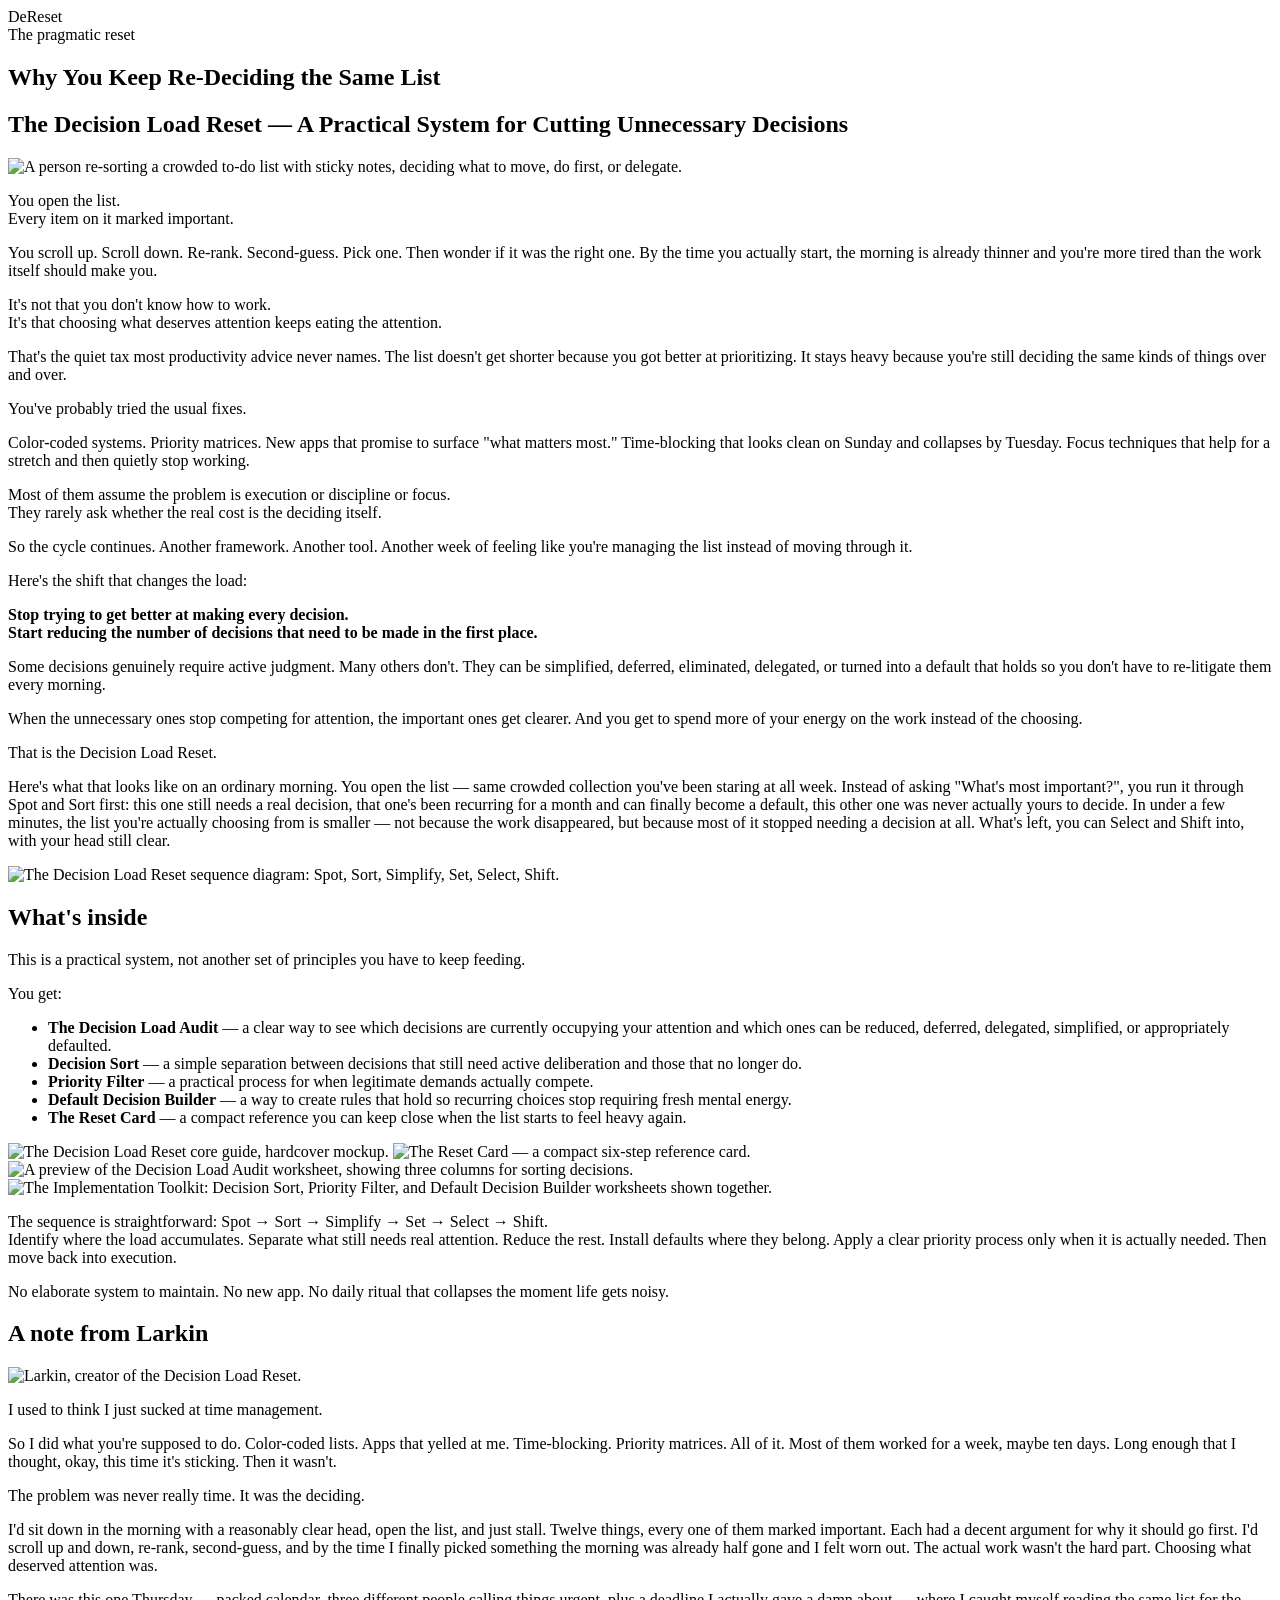
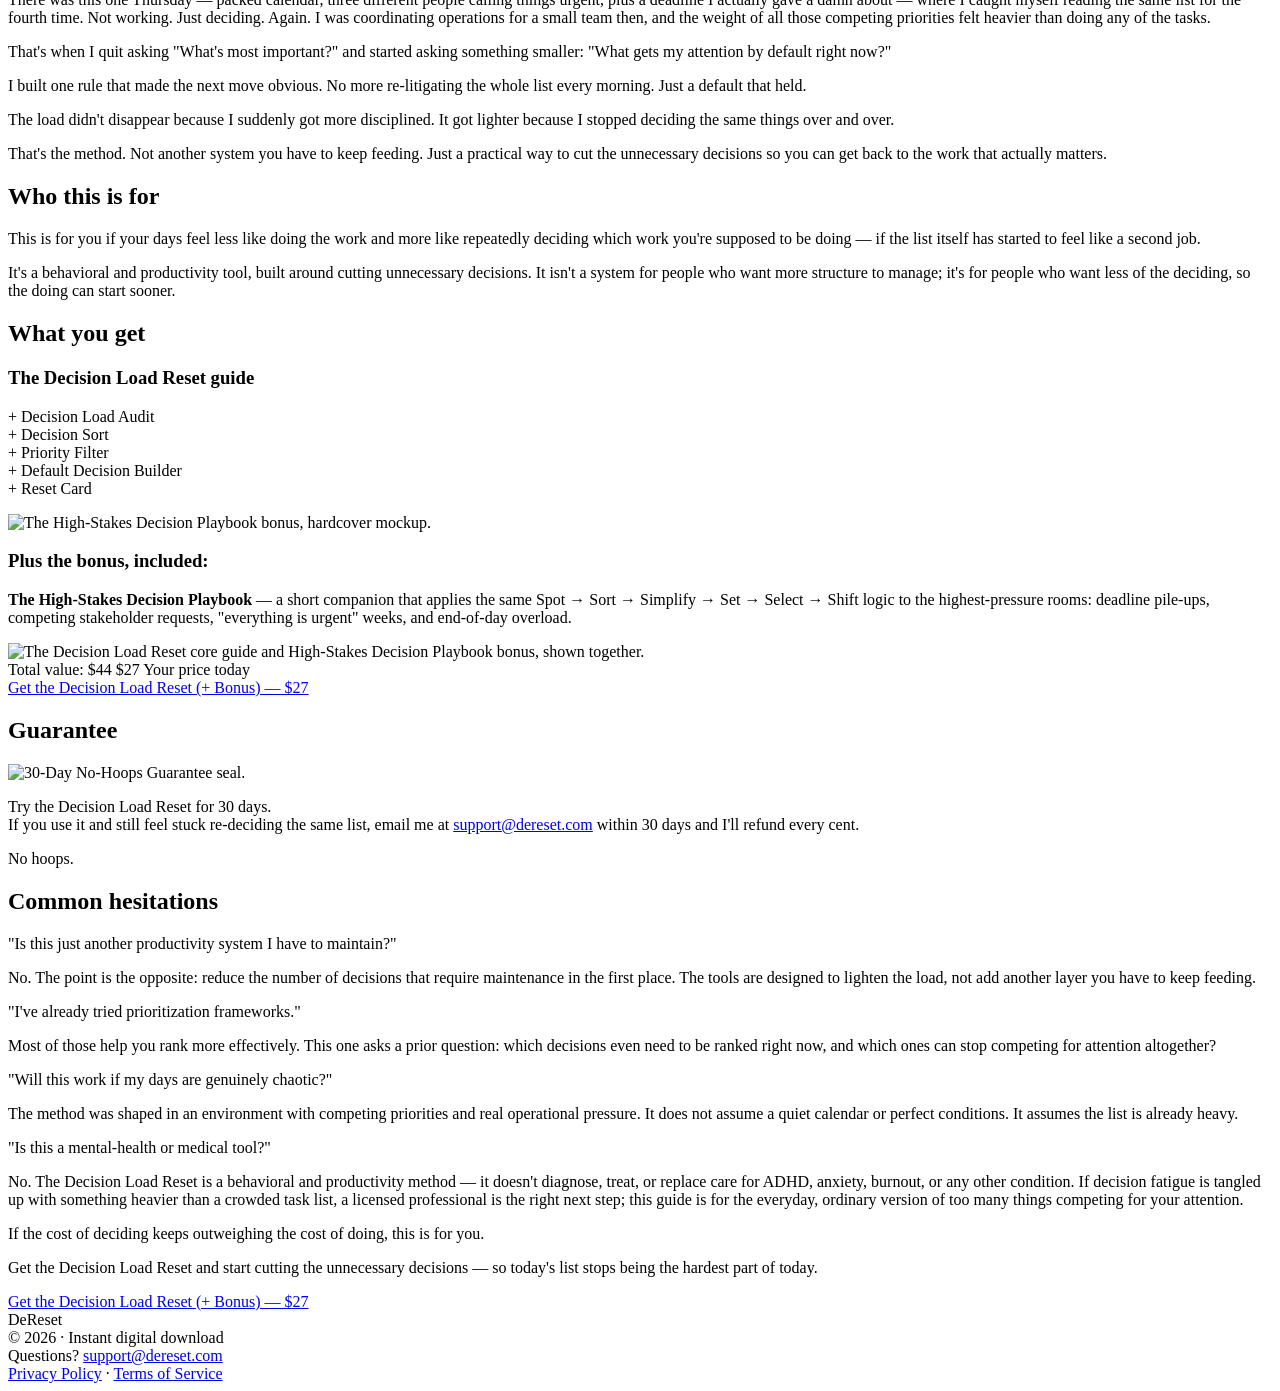
==== index.html @ 7753ce7f "Add files via upload" ====
<!DOCTYPE html>
<html lang="en">
<head>
<meta charset="UTF-8">
<meta name="viewport" content="width=device-width, initial-scale=1.0">
<title>The Decision Load Reset — DeReset</title>
<link rel="stylesheet" href="styles/sales.css">
</head>
<body>

<header class="brand">
  <div class="logo">DeReset</div>
  <div class="tagline">The pragmatic reset</div>
</header>

<!-- ============ HOOK / HERO ============ -->
<section id="hook">
  <div class="wrap">
    <h1 class="headline">Why You Keep Re-Deciding the Same List</h1>
    <h2 class="subheadline">The Decision Load Reset — A Practical System for Cutting Unnecessary Decisions</h2>

    <img class="asset-img wide" src="assets/va5-001-hero.png" alt="A person re-sorting a crowded to-do list with sticky notes, deciding what to move, do first, or delegate.">

    <p class="lead">You open the list.<br>
    Every item on it marked important.</p>

    <p>You scroll up. Scroll down. Re-rank. Second-guess. Pick one. Then wonder if it was the right one. By the time you actually start, the morning is already thinner and you're more tired than the work itself should make you.</p>

    <p>It's not that you don't know how to work.<br>
    It's that choosing what deserves attention keeps eating the attention.</p>

    <p>That's the quiet tax most productivity advice never names. The list doesn't get shorter because you got better at prioritizing. It stays heavy because you're still deciding the same kinds of things over and over.</p>
  </div>
</section>

<!-- ============ PROBLEM / USUAL FIXES ============ -->
<section class="tint">
  <div class="wrap">
    <p>You've probably tried the usual fixes.</p>

    <p>Color-coded systems. Priority matrices. New apps that promise to surface "what matters most." Time-blocking that looks clean on Sunday and collapses by Tuesday. Focus techniques that help for a stretch and then quietly stop working.</p>

    <p>Most of them assume the problem is execution or discipline or focus.<br>
    They rarely ask whether the real cost is the deciding itself.</p>

    <p>So the cycle continues. Another framework. Another tool. Another week of feeling like you're managing the list instead of moving through it.</p>
  </div>
</section>

<!-- ============ MECHANISM ============ -->
<section id="mechanism">
  <div class="wrap">
    <p>Here's the shift that changes the load:</p>

    <p><strong>Stop trying to get better at making every decision.<br>
    Start reducing the number of decisions that need to be made in the first place.</strong></p>

    <p>Some decisions genuinely require active judgment. Many others don't. They can be simplified, deferred, eliminated, delegated, or turned into a default that holds so you don't have to re-litigate them every morning.</p>

    <p>When the unnecessary ones stop competing for attention, the important ones get clearer. And you get to spend more of your energy on the work instead of the choosing.</p>

    <p>That is the Decision Load Reset.</p>

    <p>Here's what that looks like on an ordinary morning. You open the list — same crowded collection you've been staring at all week. Instead of asking "What's most important?", you run it through Spot and Sort first: this one still needs a real decision, that one's been recurring for a month and can finally become a default, this other one was never actually yours to decide. In under a few minutes, the list you're actually choosing from is smaller — not because the work disappeared, but because most of it stopped needing a decision at all. What's left, you can Select and Shift into, with your head still clear.</p>

    <img class="asset-img wide" src="assets/va5-002-sequence-diagram.png" alt="The Decision Load Reset sequence diagram: Spot, Sort, Simplify, Set, Select, Shift.">
  </div>
</section>

<!-- ============ WHAT'S INSIDE ============ -->
<section id="whats-inside">
  <div class="wrap">
    <div class="rule"></div>
    <h2 class="section-title">What's inside</h2>
    <p>This is a practical system, not another set of principles you have to keep feeding.</p>
    <p>You get:</p>

    <ul class="feature-list">
      <li><strong>The Decision Load Audit</strong> — a clear way to see which decisions are currently occupying your attention and which ones can be reduced, deferred, delegated, simplified, or appropriately defaulted.</li>
      <li><strong>Decision Sort</strong> — a simple separation between decisions that still need active deliberation and those that no longer do.</li>
      <li><strong>Priority Filter</strong> — a practical process for when legitimate demands actually compete.</li>
      <li><strong>Default Decision Builder</strong> — a way to create rules that hold so recurring choices stop requiring fresh mental energy.</li>
      <li><strong>The Reset Card</strong> — a compact reference you can keep close when the list starts to feel heavy again.</li>
    </ul>

    <img class="asset-img portrait-mockup" src="assets/va5-003-core-guide-mockup.png" alt="The Decision Load Reset core guide, hardcover mockup.">

    <img class="asset-img portrait-mockup" src="assets/va5-004-reset-card-mockup.png" alt="The Reset Card — a compact six-step reference card.">

    <img class="asset-img wide" src="assets/va5-007-audit-preview.png" alt="A preview of the Decision Load Audit worksheet, showing three columns for sorting decisions.">

    <img class="asset-img wide bundle-wide" src="assets/va5-010-implementation-tools-bundle.png" alt="The Implementation Toolkit: Decision Sort, Priority Filter, and Default Decision Builder worksheets shown together.">

    <p>The sequence is straightforward: Spot → Sort → Simplify → Set → Select → Shift.<br>
    Identify where the load accumulates. Separate what still needs real attention. Reduce the rest. Install defaults where they belong. Apply a clear priority process only when it is actually needed. Then move back into execution.</p>

    <p>No elaborate system to maintain. No new app. No daily ritual that collapses the moment life gets noisy.</p>
  </div>
</section>

<!-- ============ CREATOR STORY ============ -->
<section id="creator-story" class="tint">
  <div class="wrap">
    <div class="rule"></div>
    <h2 class="section-title">A note from Larkin</h2>

    <div class="creator-block">
      <div class="creator-portrait">
        <img src="assets/va5-008-creator-portrait.png" alt="Larkin, creator of the Decision Load Reset.">
      </div>

      <p>I used to think I just sucked at time management.</p>

      <p>So I did what you're supposed to do. Color-coded lists. Apps that yelled at me. Time-blocking. Priority matrices. All of it. Most of them worked for a week, maybe ten days. Long enough that I thought, okay, this time it's sticking. Then it wasn't.</p>

      <p>The problem was never really time. It was the deciding.</p>

      <p>I'd sit down in the morning with a reasonably clear head, open the list, and just stall. Twelve things, every one of them marked important. Each had a decent argument for why it should go first. I'd scroll up and down, re-rank, second-guess, and by the time I finally picked something the morning was already half gone and I felt worn out. The actual work wasn't the hard part. Choosing what deserved attention was.</p>

      <p>There was this one Thursday — packed calendar, three different people calling things urgent, plus a deadline I actually gave a damn about — where I caught myself reading the same list for the fourth time. Not working. Just deciding. Again. I was coordinating operations for a small team then, and the weight of all those competing priorities felt heavier than doing any of the tasks.</p>

      <p>That's when I quit asking "What's most important?" and started asking something smaller: "What gets my attention by default right now?"</p>

      <p>I built one rule that made the next move obvious. No more re-litigating the whole list every morning. Just a default that held.</p>

      <p>The load didn't disappear because I suddenly got more disciplined. It got lighter because I stopped deciding the same things over and over.</p>

      <p>That's the method. Not another system you have to keep feeding. Just a practical way to cut the unnecessary decisions so you can get back to the work that actually matters.</p>
    </div>
  </div>
</section>

<!-- ============ WHO THIS IS FOR (added v2, restores v3 copy) ============ -->
<section id="who-for">
  <div class="wrap">
    <div class="rule"></div>
    <h2 class="section-title">Who this is for</h2>
    <div class="who-for-block">
      <p>This is for you if your days feel less like doing the work and more like repeatedly deciding which work you're supposed to be doing — if the list itself has started to feel like a second job.</p>
      <p>It's a behavioral and productivity tool, built around cutting unnecessary decisions. It isn't a system for people who want more structure to manage; it's for people who want less of the deciding, so the doing can start sooner.</p>
    </div>
  </div>
</section>

<!-- ============ OFFER STACK ============ -->
<section id="offer-stack" class="tint">
  <div class="wrap">
    <div class="rule"></div>
    <h2 class="section-title">What you get</h2>

    <div class="offer-box">
      <h3>The Decision Load Reset guide</h3>
      <p>+ Decision Load Audit<br>
      + Decision Sort<br>
      + Priority Filter<br>
      + Default Decision Builder<br>
      + Reset Card</p>

      <img class="asset-img portrait-mockup" src="assets/va5-005-bonus-mockup.png" alt="The High-Stakes Decision Playbook bonus, hardcover mockup.">

      <h3 class="section-subtitle">Plus the bonus, included:</h3>
      <p><strong>The High-Stakes Decision Playbook</strong> — a short companion that applies the same Spot → Sort → Simplify → Set → Select → Shift logic to the highest-pressure rooms: deadline pile-ups, competing stakeholder requests, "everything is urgent" weeks, and end-of-day overload.</p>

      <img class="asset-img wide bundle-wide" src="assets/va5-006-bundle-composite.png" alt="The Decision Load Reset core guide and High-Stakes Decision Playbook bonus, shown together.">

      <div class="price-line">
        <span class="was">Total value: $44</span>
        <span class="now">$27</span>
        <span class="label">Your price today</span>
      </div>

      <a class="cta-button" href="https://dereset.gumroad.com/l/decision-load-reset">Get the Decision Load Reset (+ Bonus) — $27</a>
    </div>
  </div>
</section>

<!-- ============ GUARANTEE ============ -->
<section id="guarantee">
  <div class="wrap">
    <div class="rule"></div>
    <h2 class="section-title">Guarantee</h2>

    <div class="guarantee-block">
      <div class="seal-col">
        <img class="asset-img seal" src="assets/va5-009-guarantee-seal.png" alt="30-Day No-Hoops Guarantee seal.">
      </div>
      <div class="text-col">
        <p>Try the Decision Load Reset for 30 days.<br>
        If you use it and still feel stuck re-deciding the same list, email me at <a href="mailto:support@dereset.com">support@dereset.com</a> within 30 days and I'll refund every cent.</p>
        <p>No hoops.</p>
      </div>
    </div>
  </div>
</section>

<!-- ============ FAQ / COMMON HESITATIONS ============ -->
<section class="tint">
  <div class="wrap">
    <div class="rule"></div>
    <h2 class="section-title">Common hesitations</h2>

    <div class="faq-item">
      <div class="q">"Is this just another productivity system I have to maintain?"</div>
      <p>No. The point is the opposite: reduce the number of decisions that require maintenance in the first place. The tools are designed to lighten the load, not add another layer you have to keep feeding.</p>
    </div>

    <div class="faq-item">
      <div class="q">"I've already tried prioritization frameworks."</div>
      <p>Most of those help you rank more effectively. This one asks a prior question: which decisions even need to be ranked right now, and which ones can stop competing for attention altogether?</p>
    </div>

    <div class="faq-item">
      <div class="q">"Will this work if my days are genuinely chaotic?"</div>
      <p>The method was shaped in an environment with competing priorities and real operational pressure. It does not assume a quiet calendar or perfect conditions. It assumes the list is already heavy.</p>
    </div>

    <div class="faq-item">
      <div class="q">"Is this a mental-health or medical tool?"</div>
      <p>No. The Decision Load Reset is a behavioral and productivity method — it doesn't diagnose, treat, or replace care for ADHD, anxiety, burnout, or any other condition. If decision fatigue is tangled up with something heavier than a crowded task list, a licensed professional is the right next step; this guide is for the everyday, ordinary version of too many things competing for your attention.</p>
    </div>
  </div>
</section>

<!-- ============ CLOSING CTA ============ -->
<section id="cta-close">
  <div class="wrap close-cta">
    <div class="rule"></div>
    <p>If the cost of deciding keeps outweighing the cost of doing, this is for you.</p>
    <p>Get the Decision Load Reset and start cutting the unnecessary decisions — so today's list stops being the hardest part of today.</p>
    <a class="cta-button" href="https://dereset.gumroad.com/l/decision-load-reset">Get the Decision Load Reset (+ Bonus) — $27</a>
  </div>
</section>

<footer>
  <div class="footer-brand">DeReset</div>
  <div>&copy; 2026 · Instant digital download</div>
  <div>Questions? <a href="mailto:support@dereset.com">support@dereset.com</a></div>
  <div class="footer-legal">
    <a href="https://gumroad.com/privacy" target="_blank" rel="noopener">Privacy Policy</a>
    ·
    <a href="https://gumroad.com/terms" target="_blank" rel="noopener">Terms of Service</a>
  </div>
</footer>

</body>
</html>
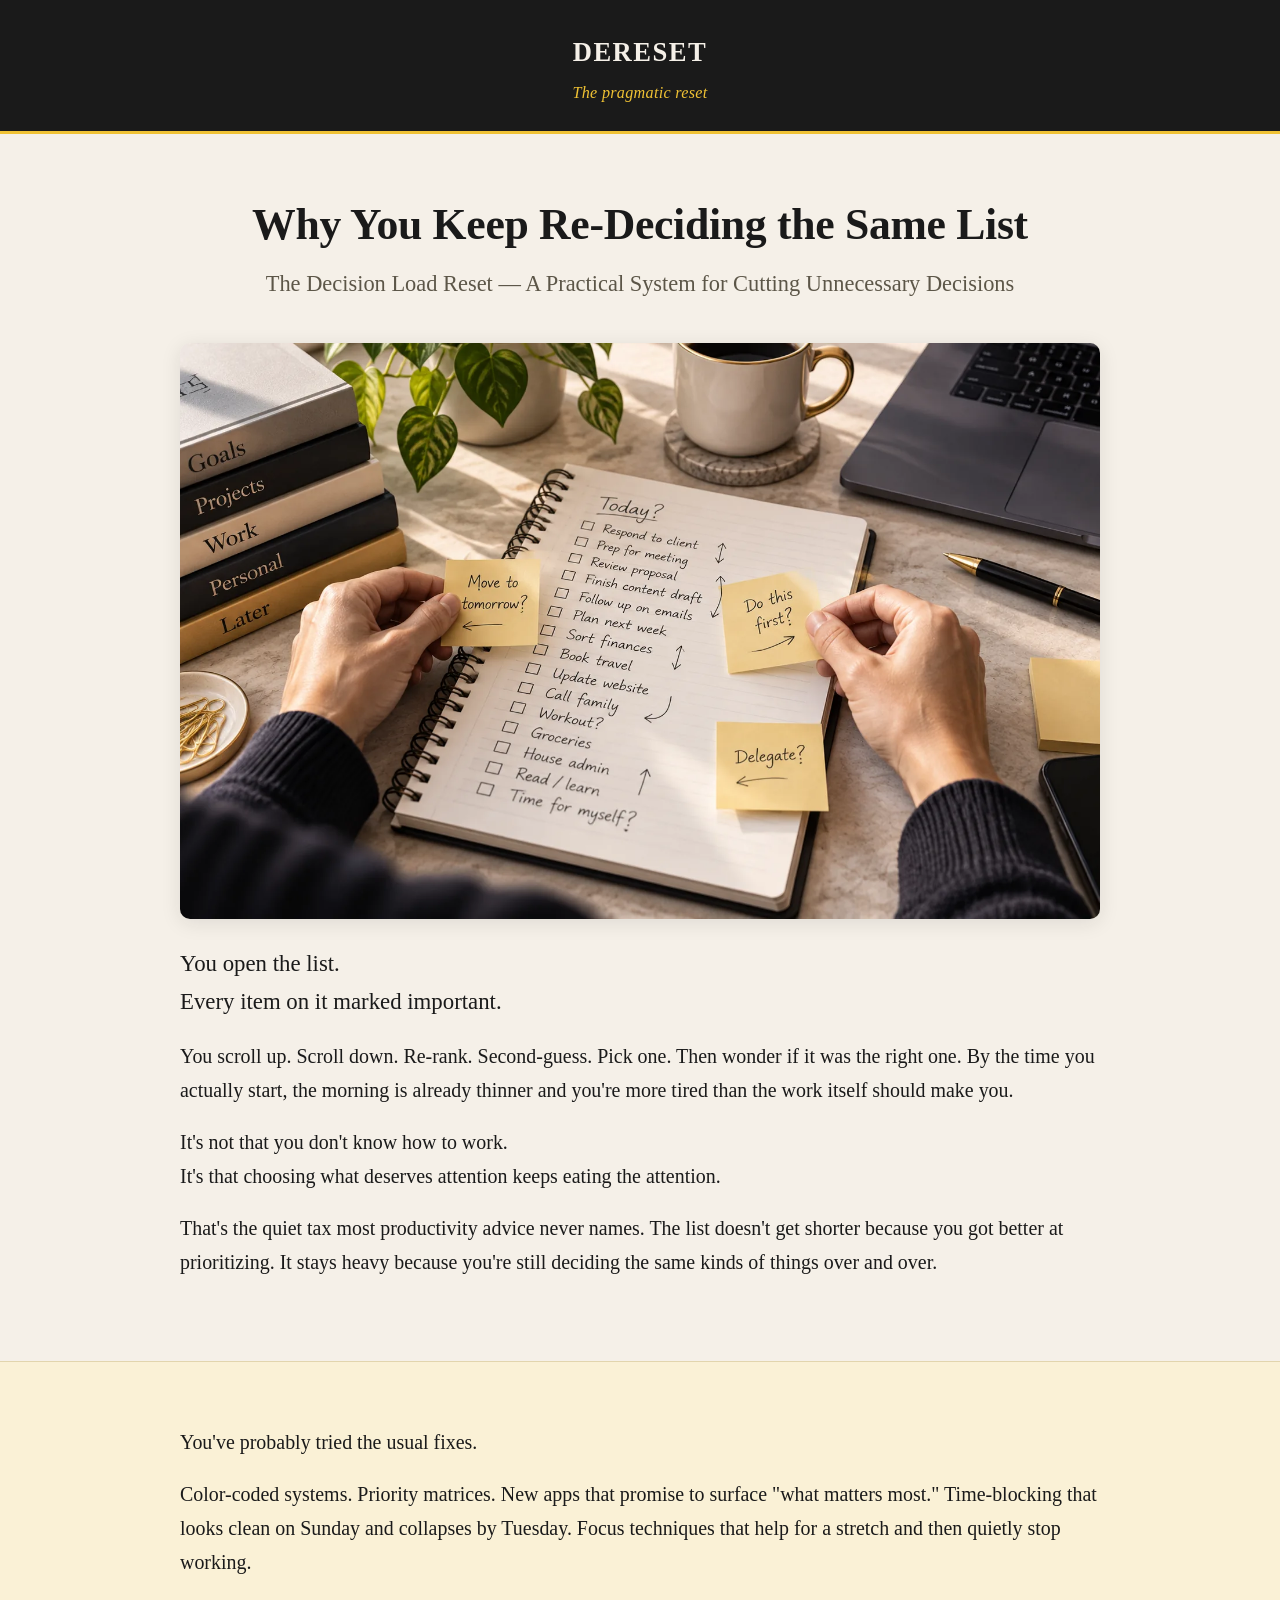
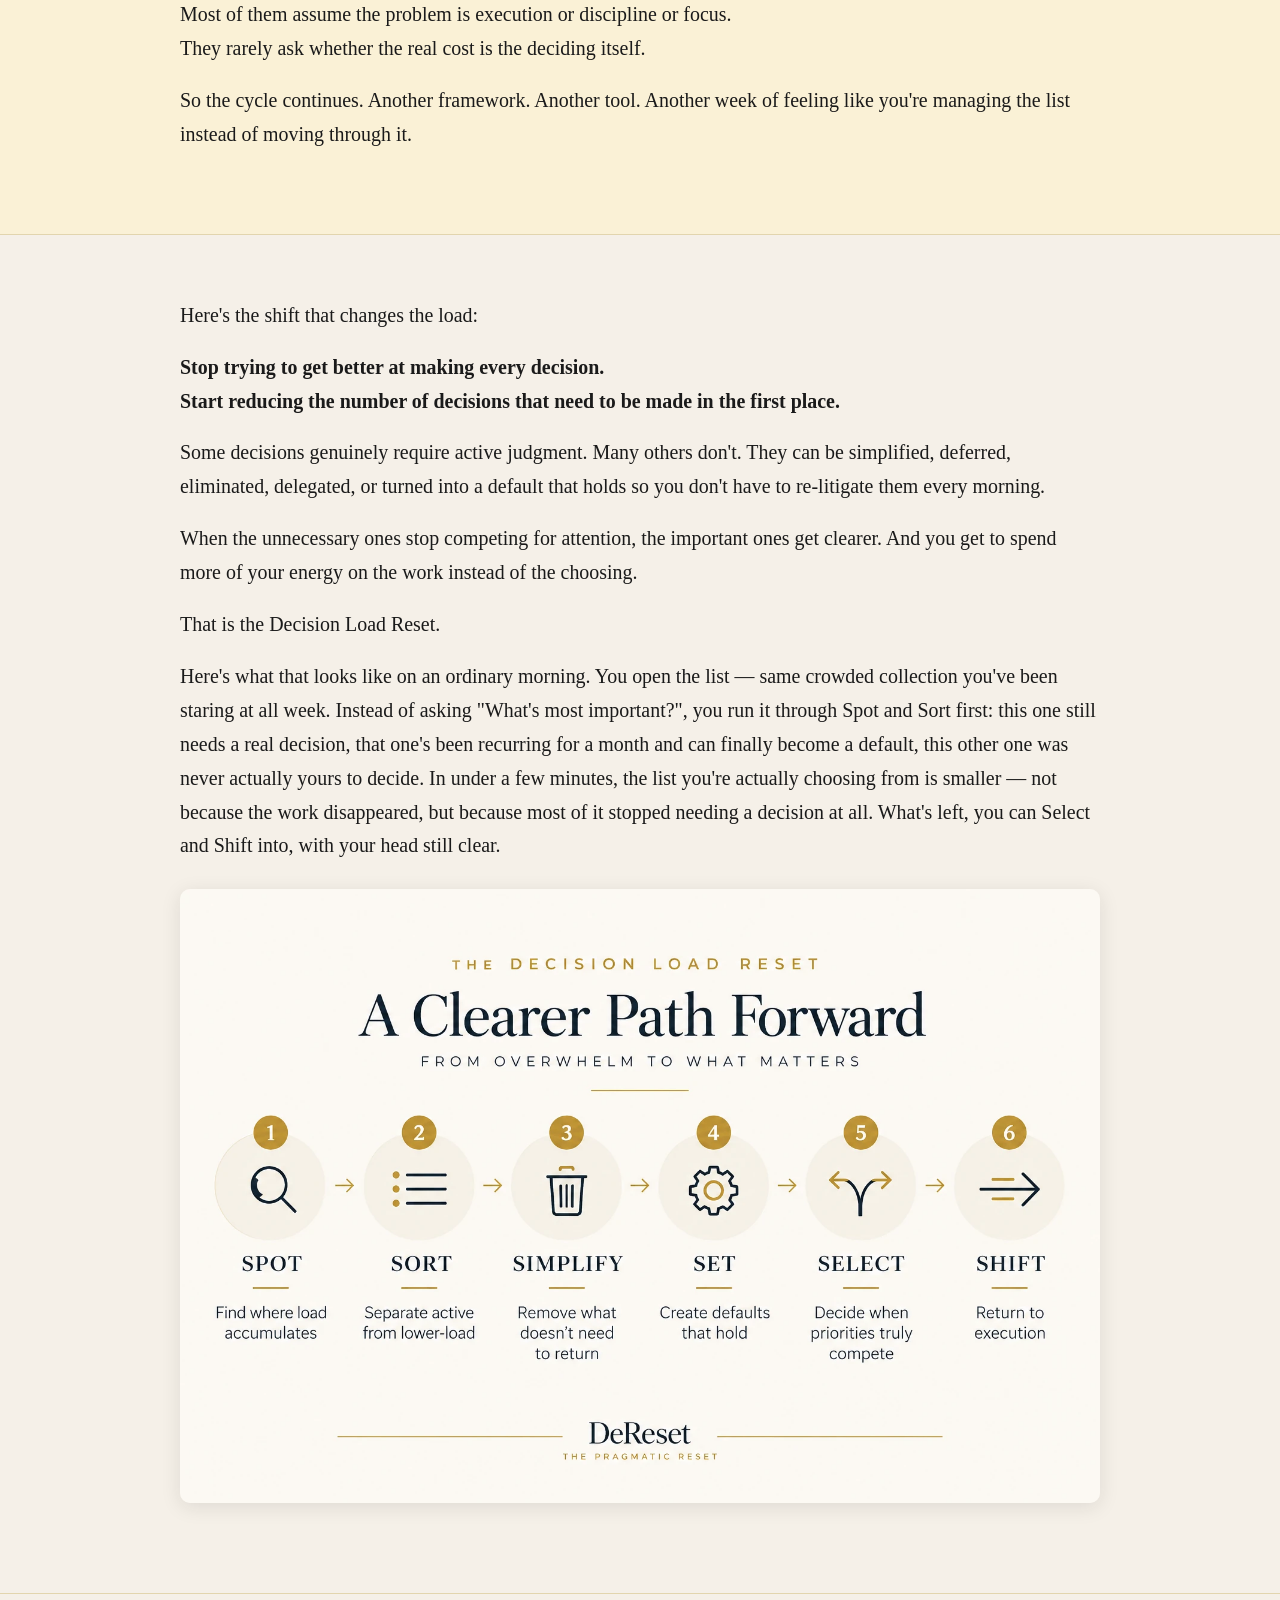
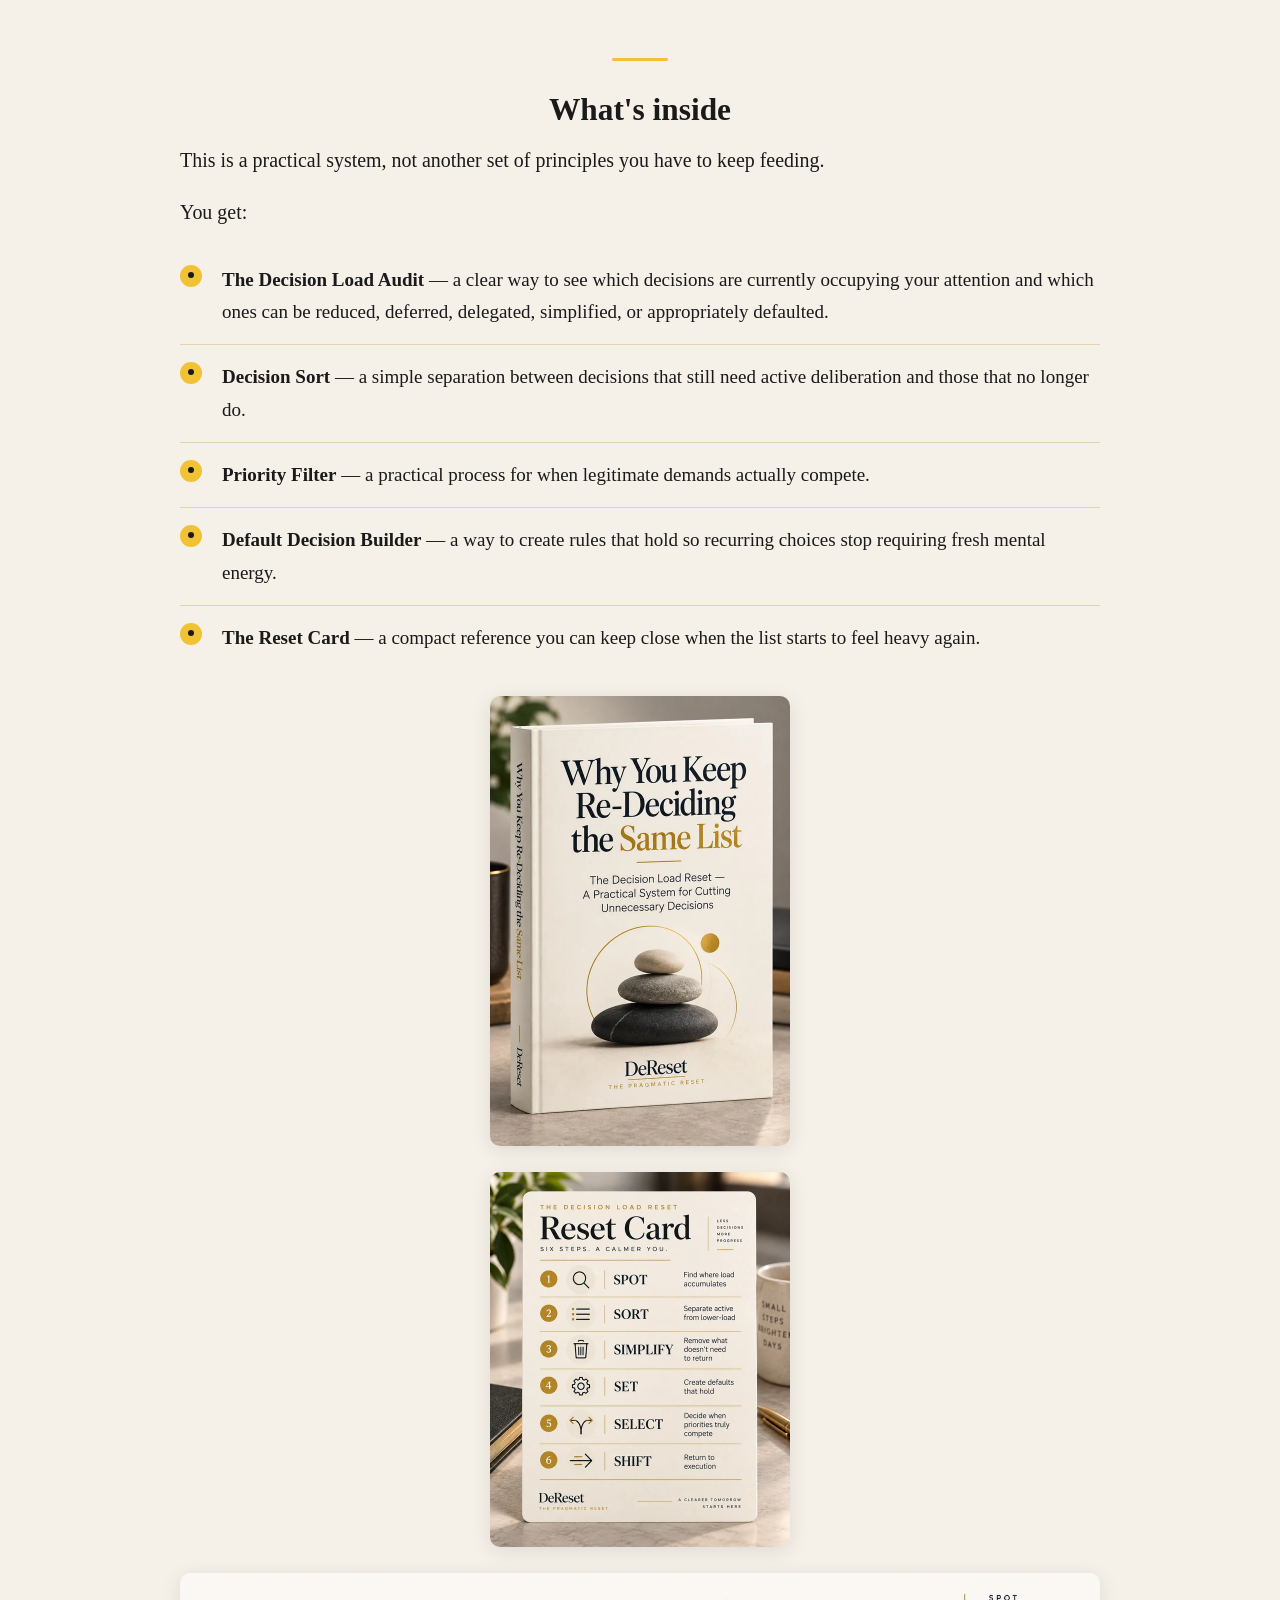
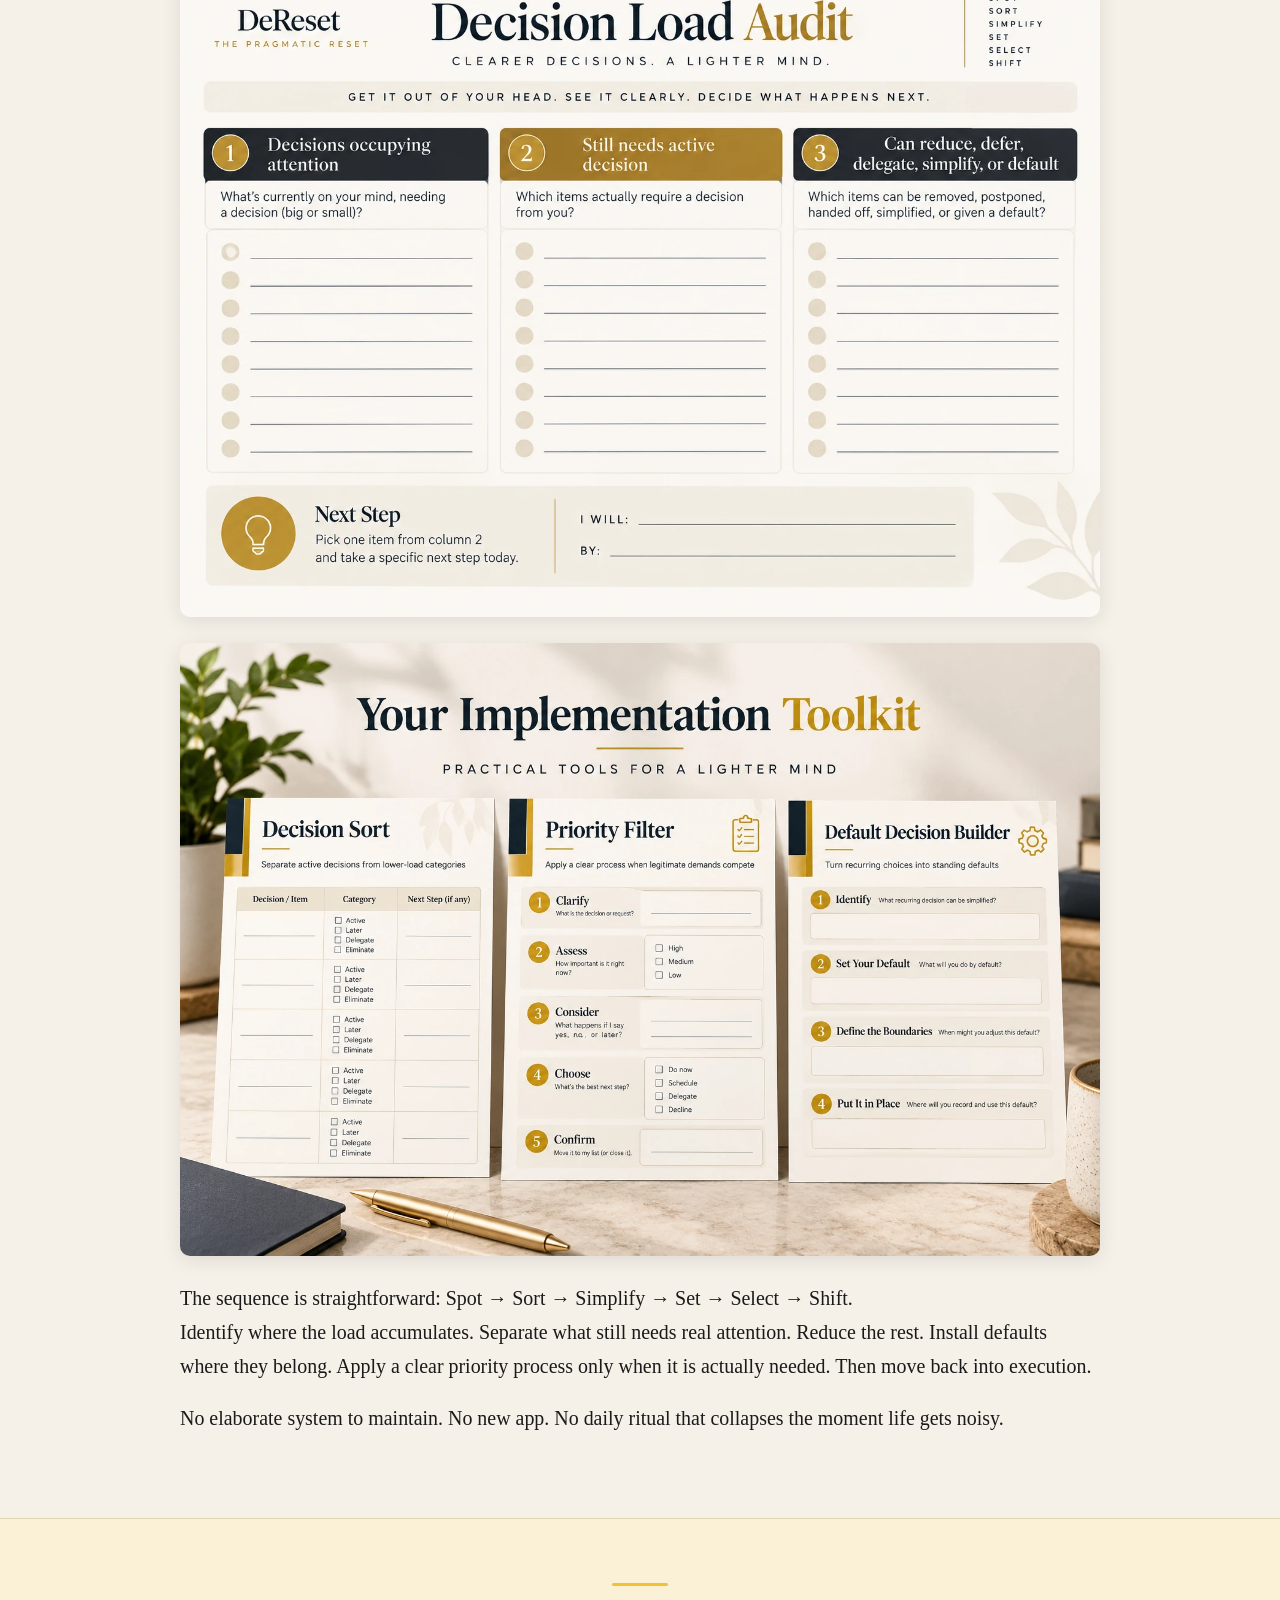
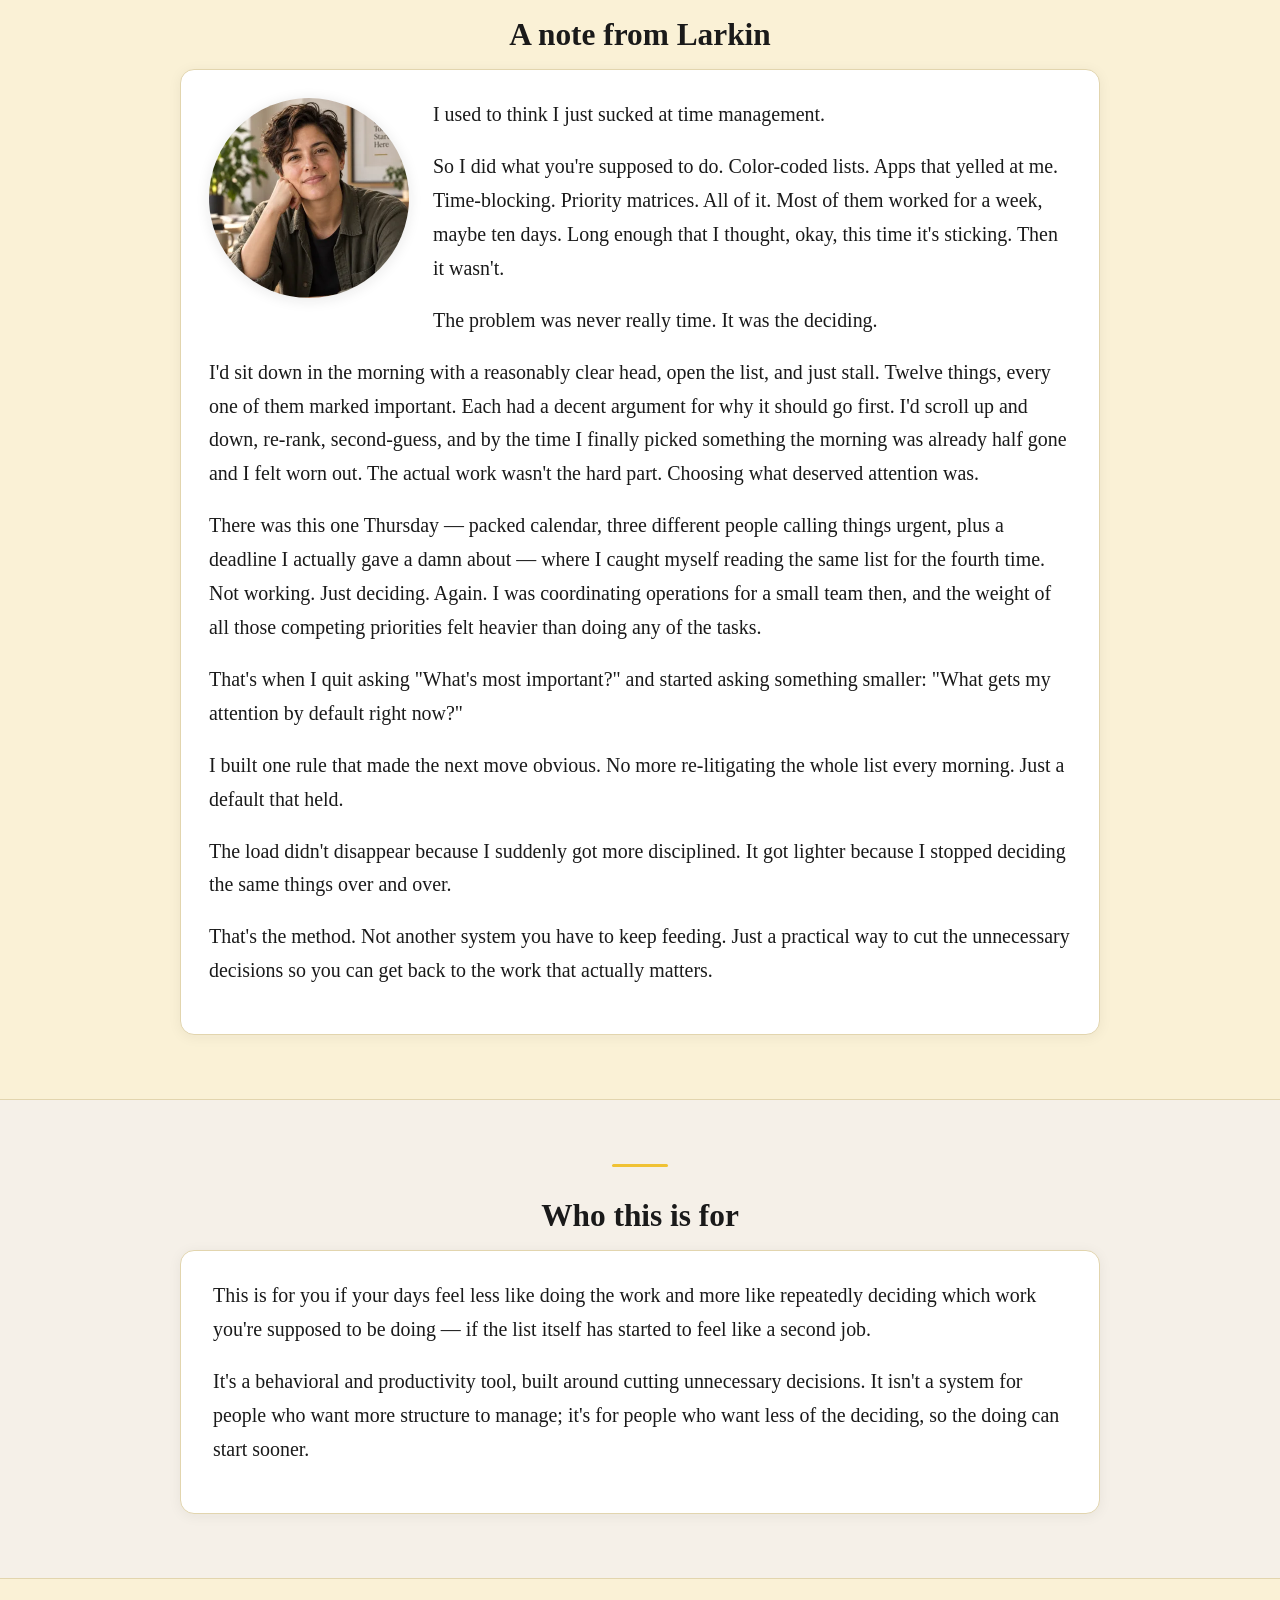
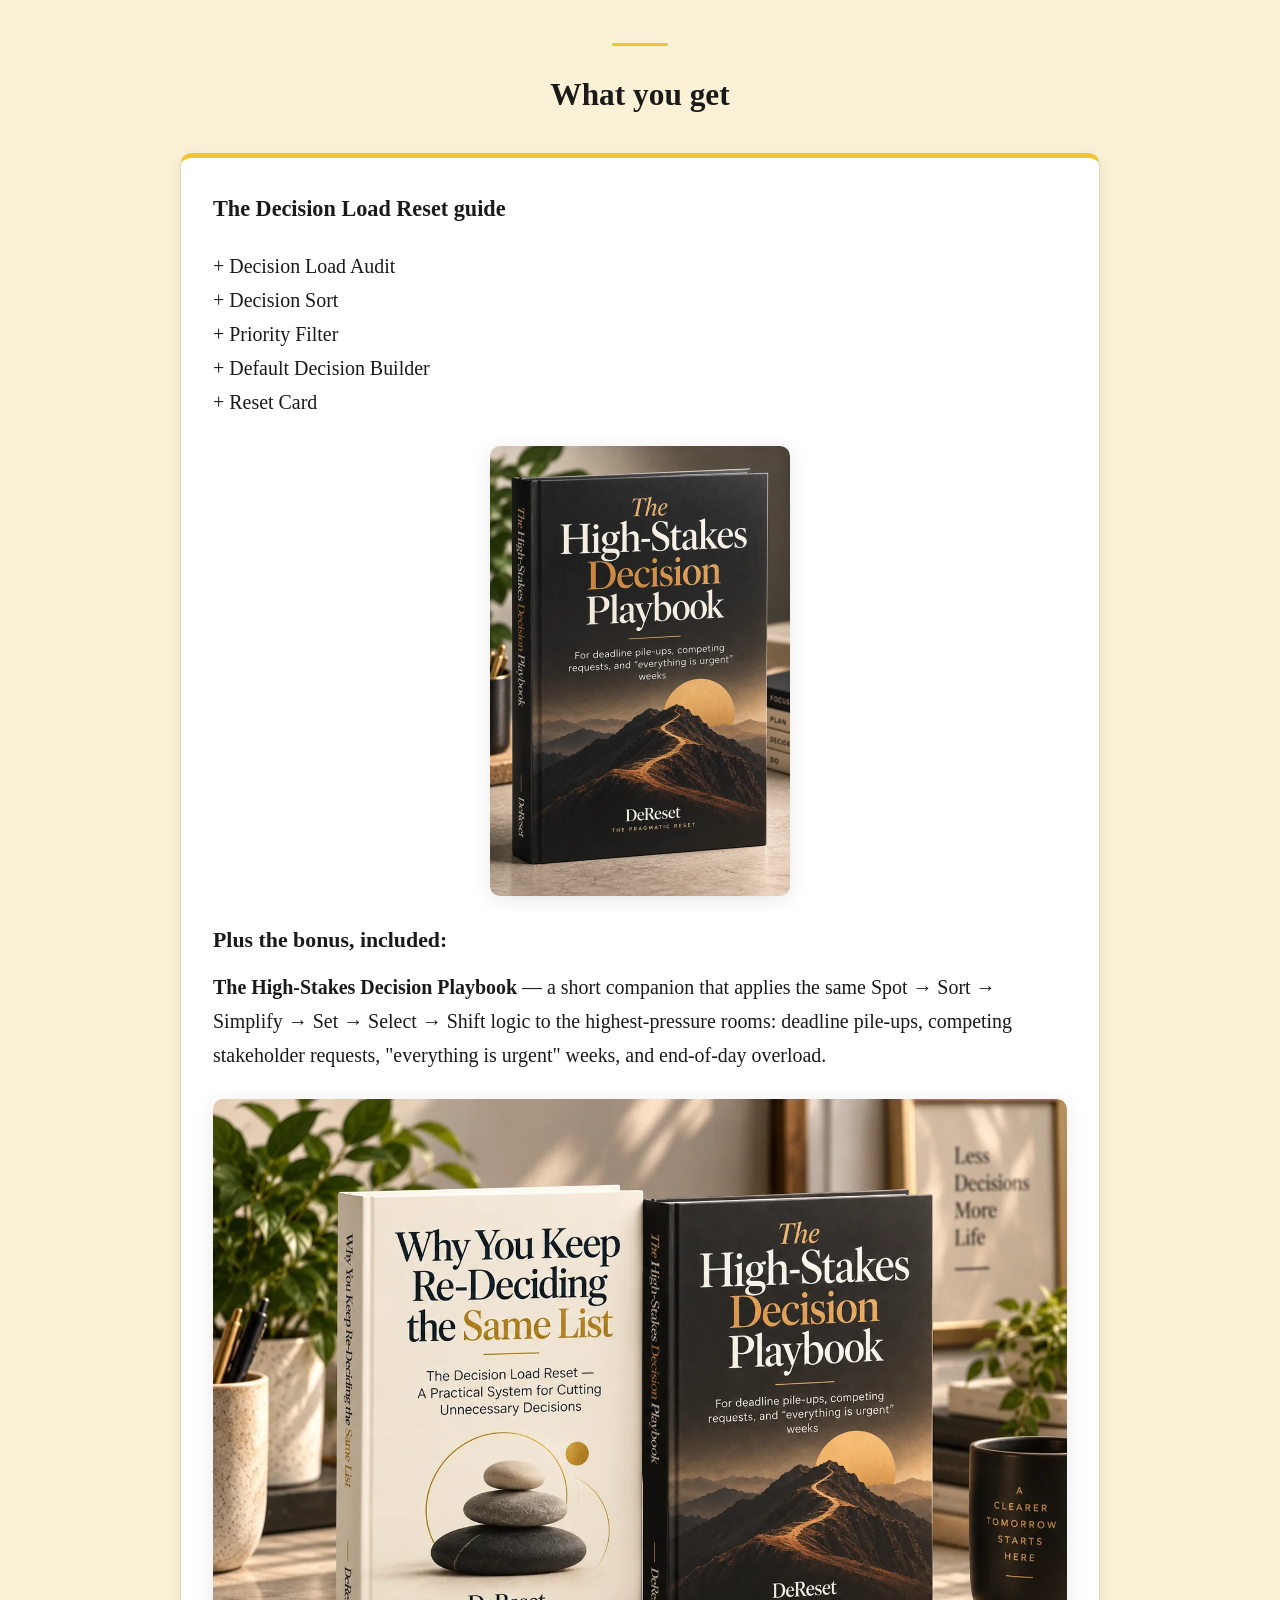
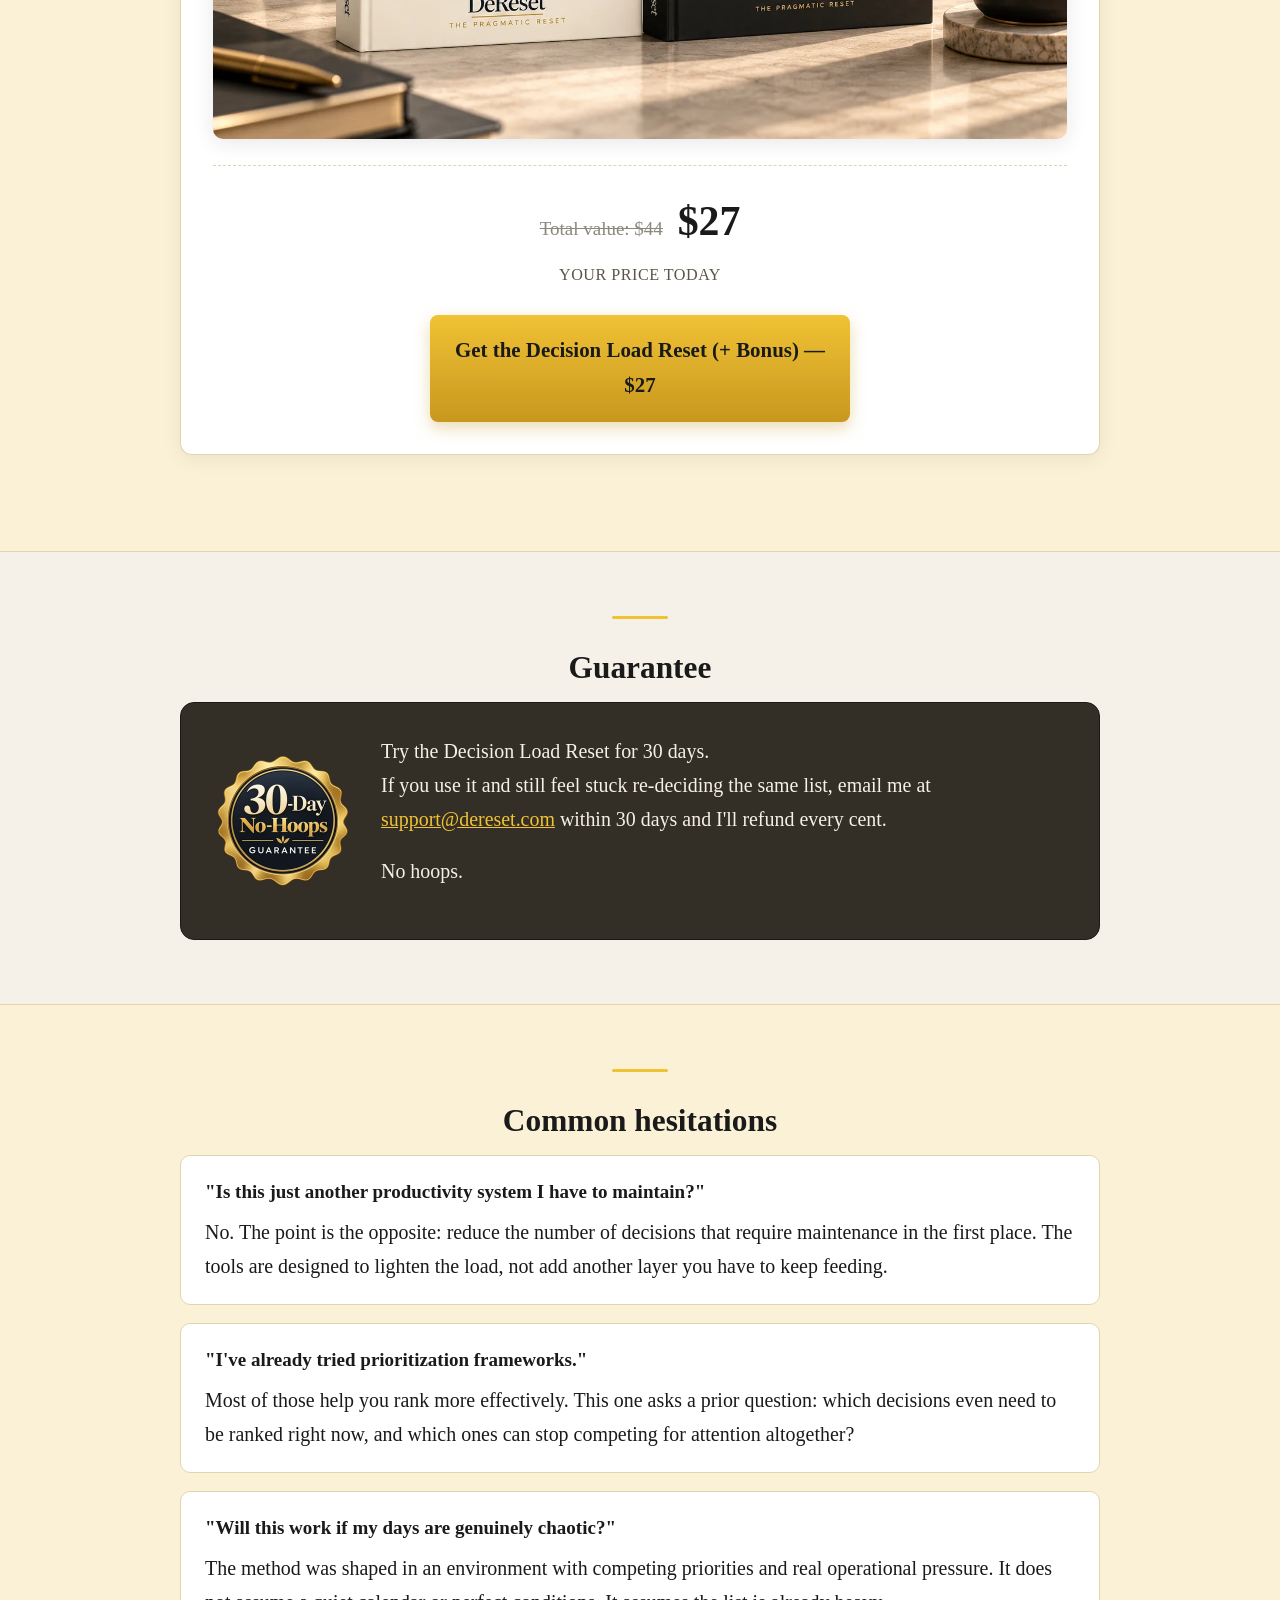
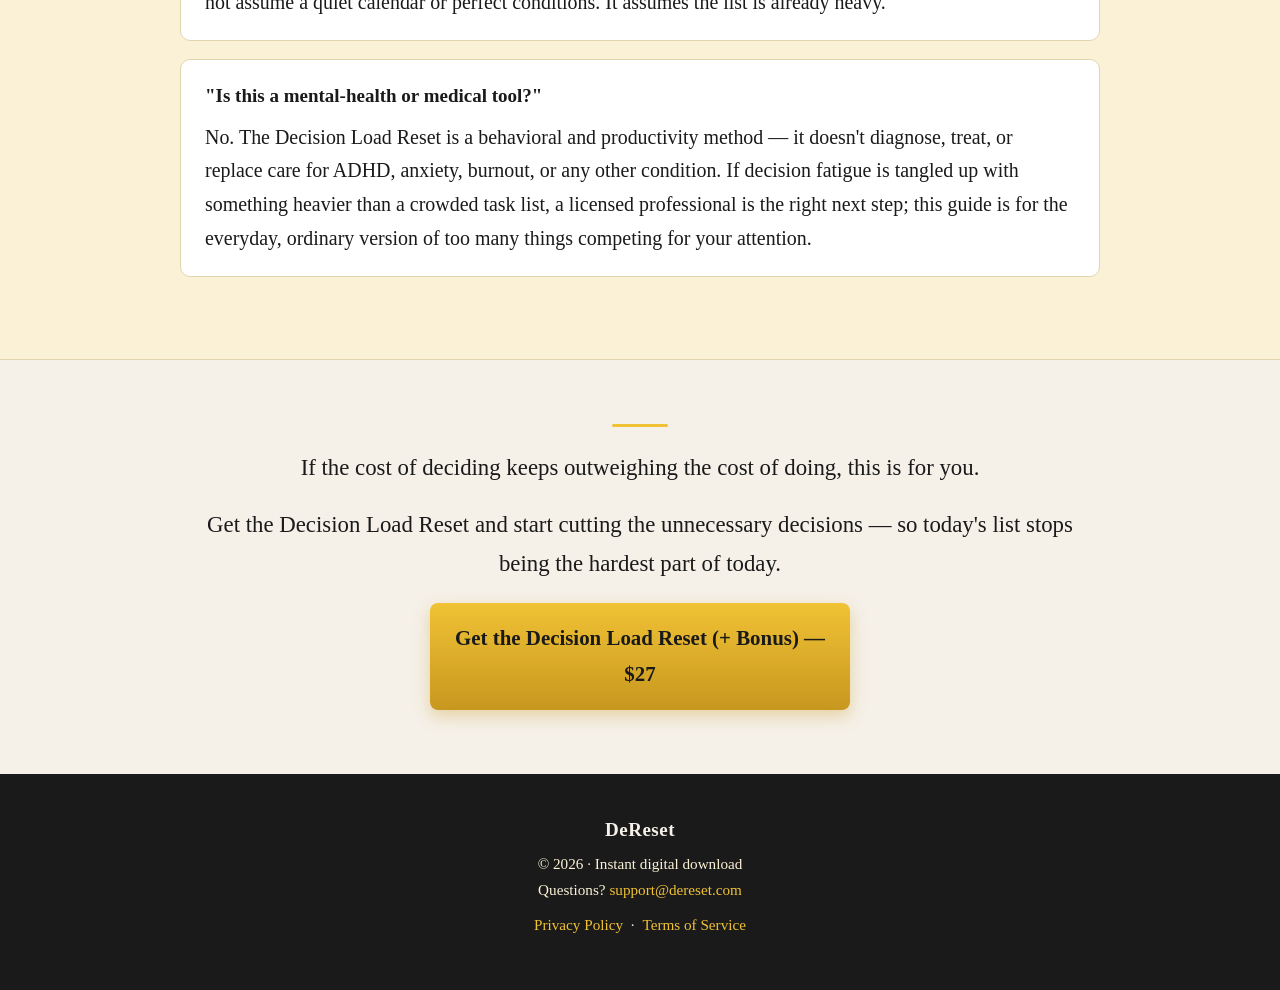
==== commit 51f837ed: "Add files via upload" ====
--- a/index.html
+++ b/index.html
@@ -19,7 +19,7 @@
     <h1 class="headline">Why You Keep Re-Deciding the Same List</h1>
     <h2 class="subheadline">The Decision Load Reset — A Practical System for Cutting Unnecessary Decisions</h2>
 
-    <img class="asset-img wide" src="assets/va5-001-hero.png" alt="A person re-sorting a crowded to-do list with sticky notes, deciding what to move, do first, or delegate.">
+    <img class="asset-img wide" src="assets/va5-001-hero.webp" alt="A person re-sorting a crowded to-do list with sticky notes, deciding what to move, do first, or delegate.">
 
     <p class="lead">You open the list.<br>
     Every item on it marked important.</p>
@@ -63,7 +63,7 @@
 
     <p>Here's what that looks like on an ordinary morning. You open the list — same crowded collection you've been staring at all week. Instead of asking "What's most important?", you run it through Spot and Sort first: this one still needs a real decision, that one's been recurring for a month and can finally become a default, this other one was never actually yours to decide. In under a few minutes, the list you're actually choosing from is smaller — not because the work disappeared, but because most of it stopped needing a decision at all. What's left, you can Select and Shift into, with your head still clear.</p>
 
-    <img class="asset-img wide" src="assets/va5-002-sequence-diagram.png" alt="The Decision Load Reset sequence diagram: Spot, Sort, Simplify, Set, Select, Shift.">
+    <img class="asset-img wide" src="assets/va5-002-sequence-diagram.webp" alt="The Decision Load Reset sequence diagram: Spot, Sort, Simplify, Set, Select, Shift.">
   </div>
 </section>
 
@@ -83,13 +83,13 @@
       <li><strong>The Reset Card</strong> — a compact reference you can keep close when the list starts to feel heavy again.</li>
     </ul>
 
-    <img class="asset-img portrait-mockup" src="assets/va5-003-core-guide-mockup.png" alt="The Decision Load Reset core guide, hardcover mockup.">
-
-    <img class="asset-img portrait-mockup" src="assets/va5-004-reset-card-mockup.png" alt="The Reset Card — a compact six-step reference card.">
-
-    <img class="asset-img wide" src="assets/va5-007-audit-preview.png" alt="A preview of the Decision Load Audit worksheet, showing three columns for sorting decisions.">
-
-    <img class="asset-img wide bundle-wide" src="assets/va5-010-implementation-tools-bundle.png" alt="The Implementation Toolkit: Decision Sort, Priority Filter, and Default Decision Builder worksheets shown together.">
+    <img class="asset-img portrait-mockup" src="assets/va5-003-core-guide-mockup.webp" alt="The Decision Load Reset core guide, hardcover mockup.">
+
+    <img class="asset-img portrait-mockup" src="assets/va5-004-reset-card-mockup.webp" alt="The Reset Card — a compact six-step reference card.">
+
+    <img class="asset-img wide" src="assets/va5-007-audit-preview.webp" alt="A preview of the Decision Load Audit worksheet, showing three columns for sorting decisions.">
+
+    <img class="asset-img wide bundle-wide" src="assets/va5-010-implementation-tools-bundle.webp" alt="The Implementation Toolkit: Decision Sort, Priority Filter, and Default Decision Builder worksheets shown together.">
 
     <p>The sequence is straightforward: Spot → Sort → Simplify → Set → Select → Shift.<br>
     Identify where the load accumulates. Separate what still needs real attention. Reduce the rest. Install defaults where they belong. Apply a clear priority process only when it is actually needed. Then move back into execution.</p>
@@ -106,7 +106,7 @@
 
     <div class="creator-block">
       <div class="creator-portrait">
-        <img src="assets/va5-008-creator-portrait.png" alt="Larkin, creator of the Decision Load Reset.">
+        <img src="assets/va5-008-creator-portrait.webp" alt="Larkin, creator of the Decision Load Reset.">
       </div>
 
       <p>I used to think I just sucked at time management.</p>
@@ -156,12 +156,12 @@
       + Default Decision Builder<br>
       + Reset Card</p>
 
-      <img class="asset-img portrait-mockup" src="assets/va5-005-bonus-mockup.png" alt="The High-Stakes Decision Playbook bonus, hardcover mockup.">
+      <img class="asset-img portrait-mockup" src="assets/va5-005-bonus-mockup.webp" alt="The High-Stakes Decision Playbook bonus, hardcover mockup.">
 
       <h3 class="section-subtitle">Plus the bonus, included:</h3>
       <p><strong>The High-Stakes Decision Playbook</strong> — a short companion that applies the same Spot → Sort → Simplify → Set → Select → Shift logic to the highest-pressure rooms: deadline pile-ups, competing stakeholder requests, "everything is urgent" weeks, and end-of-day overload.</p>
 
-      <img class="asset-img wide bundle-wide" src="assets/va5-006-bundle-composite.png" alt="The Decision Load Reset core guide and High-Stakes Decision Playbook bonus, shown together.">
+      <img class="asset-img wide bundle-wide" src="assets/va5-006-bundle-composite.webp" alt="The Decision Load Reset core guide and High-Stakes Decision Playbook bonus, shown together.">
 
       <div class="price-line">
         <span class="was">Total value: $44</span>
@@ -182,7 +182,7 @@
 
     <div class="guarantee-block">
       <div class="seal-col">
-        <img class="asset-img seal" src="assets/va5-009-guarantee-seal.png" alt="30-Day No-Hoops Guarantee seal.">
+        <img class="asset-img seal" src="assets/va5-009-guarantee-seal.webp" alt="30-Day No-Hoops Guarantee seal.">
       </div>
       <div class="text-col">
         <p>Try the Decision Load Reset for 30 days.<br>
--- a/styles/sales.css
+++ b/styles/sales.css
@@ -0,0 +1,281 @@
+/* Brand system: Gold #f0c234 / Cream #f5f0e8 / Charcoal #1a1a1a (04D canonical).
+     All additional tones below are tints/shades derived from these three —
+     no new hues introduced. */
+  :root{
+    --gold:#f0c234;
+    --gold-deep:#c8971f;
+    --gold-pale:#faf1d6;
+    --cream:#f5f0e8;
+    --cream-deep:#ebdfc4;
+    --charcoal:#1a1a1a;
+    --charcoal-soft:#332f27;
+    --charcoal-muted:#5c5648;
+    --white:#ffffff;
+    --border:#e2d5ae;
+  }
+  *{box-sizing:border-box;}
+  body{
+    margin:0;
+    font-family:Georgia,'Times New Roman',serif;
+    background:var(--cream);
+    color:var(--charcoal);
+    line-height:1.7;
+    -webkit-font-smoothing:antialiased;
+  }
+  .wrap{max-width:760px;margin:0 auto;padding:0 24px;}
+  @media (min-width:900px){
+    html{font-size:18px;}
+    .wrap{max-width:860px;}
+  }
+  header.brand{
+    text-align:center;
+    padding:30px 24px 24px;
+    background:var(--charcoal);
+    border-bottom:3px solid var(--gold);
+  }
+  header.brand .logo{
+    font-family:Georgia,serif;
+    font-size:1.4rem;
+    font-weight:bold;
+    letter-spacing:1.5px;
+    color:var(--cream);
+    text-transform:uppercase;
+  }
+  header.brand .tagline{
+    font-size:0.85rem;
+    color:var(--gold);
+    font-style:italic;
+    margin-top:4px;
+    letter-spacing:0.3px;
+  }
+  section{padding:64px 0;position:relative;}
+  section.tint{background:var(--gold-pale);}
+  section.dark{background:var(--charcoal);color:var(--cream);}
+  section + section{border-top:1px solid var(--border);}
+  section.dark + section, section + section.dark{border-top:none;}
+  .rule{
+    width:56px;height:3px;background:var(--gold);
+    margin:0 auto 22px;border-radius:2px;
+  }
+  h1.headline{
+    font-size:2.3rem;
+    line-height:1.22;
+    text-align:center;
+    margin:0 0 14px;
+    color:var(--charcoal);
+    letter-spacing:-0.3px;
+  }
+  h2.subheadline{
+    font-size:1.18rem;
+    font-weight:normal;
+    text-align:center;
+    color:var(--charcoal-muted);
+    margin:0 0 40px;
+  }
+  h2.section-title{
+    font-size:1.65rem;
+    margin:0 0 8px;
+    color:var(--charcoal);
+    text-align:center;
+  }
+  section.dark h2.section-title{color:var(--cream);}
+  .section-title-wrap{text-align:center;margin-bottom:28px;}
+  h3.section-subtitle{
+    font-size:1.15rem;
+    margin:32px 0 12px;
+    color:var(--charcoal);
+  }
+  p{margin:0 0 18px;font-size:1.05rem;}
+  .lead{font-size:1.2rem;}
+  /* ===== Real production assets (WF-SALES-ASSEMBLY, DEC-088) ===== */
+  .asset-img{
+    display:block;
+    margin:26px auto;
+    border-radius:10px;
+    box-shadow:0 4px 20px rgba(26,26,26,0.10);
+    max-width:100%;
+    height:auto;
+  }
+  .asset-img.wide{width:100%;}
+  .asset-img.portrait-mockup{max-width:300px;width:100%;}
+  .asset-img.seal{
+    width:140px;height:140px;
+    object-fit:contain;
+    margin:0 auto;
+    box-shadow:none;
+    border-radius:0;
+  }
+  ul.feature-list{padding-left:0;list-style:none;margin:0 0 24px;}
+  ul.feature-list li{
+    padding:16px 0 16px 42px;
+    border-bottom:1px solid var(--border);
+    position:relative;
+  }
+  ul.feature-list li:last-child{border-bottom:none;}
+  ul.feature-list li::before{
+    content:"";
+    position:absolute;
+    left:0;top:17px;
+    width:22px;height:22px;
+    border-radius:50%;
+    background:var(--gold);
+  }
+  ul.feature-list li::after{
+    content:"";
+    position:absolute;
+    left:8px;top:24px;
+    width:6px;height:6px;
+    border-radius:50%;
+    background:var(--charcoal);
+  }
+  .creator-block{
+    background:var(--white);
+    border:1px solid var(--border);
+    border-radius:14px;
+    padding:28px;
+    box-shadow:0 2px 14px rgba(26,26,26,0.06);
+  }
+  .creator-block::after{content:"";display:table;clear:both;}
+  .creator-block .creator-portrait{
+    float:left;
+    width:200px;
+    height:200px;
+    margin:0 24px 16px 0;
+    border-radius:50%;
+    overflow:hidden;
+    box-shadow:0 2px 14px rgba(26,26,26,0.10);
+  }
+  .creator-block .creator-portrait img{
+    width:100%;height:100%;
+    object-fit:cover;
+    display:block;
+  }
+  .offer-box{
+    background:var(--white);
+    border:1px solid var(--border);
+    border-top:5px solid var(--gold);
+    border-radius:12px;
+    padding:32px;
+    margin:32px 0;
+    box-shadow:0 4px 20px rgba(26,26,26,0.07);
+  }
+  .offer-box h3{margin-top:0;color:var(--charcoal);}
+  .price-line{
+    text-align:center;
+    margin:26px 0;
+    padding-top:20px;
+    border-top:1px dashed var(--border);
+  }
+  .price-line .was{
+    text-decoration:line-through;
+    color:var(--charcoal-muted);
+    opacity:0.7;
+    font-size:1rem;
+    margin-right:10px;
+  }
+  .price-line .now{
+    font-size:2.2rem;
+    font-weight:bold;
+    color:var(--charcoal);
+  }
+  .price-line .label{
+    display:block;
+    font-size:0.85rem;
+    color:var(--charcoal-muted);
+    margin-top:4px;
+    text-transform:uppercase;
+    letter-spacing:0.5px;
+  }
+  a.cta-button{
+    display:block;
+    text-align:center;
+    background:linear-gradient(180deg,var(--gold) 0%,var(--gold-deep) 100%);
+    color:var(--charcoal);
+    font-weight:bold;
+    font-size:1.1rem;
+    text-decoration:none;
+    padding:18px 24px;
+    border-radius:8px;
+    margin:20px auto 0;
+    max-width:420px;
+    box-shadow:0 6px 16px rgba(200,151,31,0.35);
+    transition:transform 0.15s ease, box-shadow 0.15s ease;
+  }
+  a.cta-button:hover{
+    transform:translateY(-2px);
+    box-shadow:0 9px 20px rgba(200,151,31,0.45);
+  }
+  .guarantee-block{
+    display:flex;
+    flex-wrap:wrap;
+    gap:28px;
+    align-items:center;
+    background:var(--charcoal-soft);
+    border:1px solid var(--charcoal);
+    border-radius:14px;
+    padding:32px;
+  }
+  .guarantee-block .seal-col{flex:0 0 140px;text-align:center;}
+  .guarantee-block .text-col{flex:1 1 320px;min-width:0;color:var(--cream);}
+  .guarantee-block .text-col p{color:var(--cream);}
+  .guarantee-block .text-col a{color:var(--gold);}
+  .faq-item{
+    margin-bottom:18px;
+    padding:20px 24px;
+    background:var(--white);
+    border:1px solid var(--border);
+    border-radius:10px;
+  }
+  .faq-item .q{font-weight:bold;margin-bottom:8px;color:var(--charcoal);}
+  .faq-item p{margin-bottom:0;}
+  .who-for-block{
+    background:var(--white);
+    border:1px solid var(--border);
+    border-radius:14px;
+    padding:28px 32px;
+    box-shadow:0 2px 14px rgba(26,26,26,0.06);
+  }
+  .close-cta{
+    text-align:center;
+  }
+  .close-cta p{font-size:1.2rem;}
+  footer{
+    padding:40px 24px 52px;
+    text-align:center;
+    font-size:0.8rem;
+    color:var(--gold-pale);
+    background:var(--charcoal);
+  }
+  footer .footer-brand{
+    font-family:Georgia,serif;
+    font-size:1rem;
+    font-weight:bold;
+    letter-spacing:0.5px;
+    margin-bottom:4px;
+    color:var(--cream);
+  }
+  footer a{color:var(--gold);text-decoration:none;}
+  footer a:hover{text-decoration:underline;}
+  footer .footer-legal{margin-top:10px;}
+  footer .footer-legal a{margin:0 4px;}
+  .bundle-wide{max-width:100%;}
+  @media (max-width:600px){
+    h1.headline{font-size:1.65rem;}
+    section{padding:44px 0;}
+    .guarantee-block .seal-col{flex:0 0 100%;}
+    .creator-block .creator-portrait{float:none;margin:0 auto 20px;}
+    .offer-box,.creator-block,.guarantee-block,.who-for-block{padding:22px;}
+  }
+
+/* ============================================================
+   DESKTOP LAYOUT — platform addition 2026-09-24 (Decision 014, user-approved).
+   Applies only at 1280px and above: phones and tablets are unchanged.
+   ============================================================ */
+@media (min-width: 1280px) {
+  html { font-size: 19px; }
+  .wrap { max-width: 1000px; padding: 0 40px; }
+}
+@media (min-width: 1440px) {
+  html { font-size: 20px; }
+  .wrap { max-width: 1080px; padding: 0 48px; }
+}
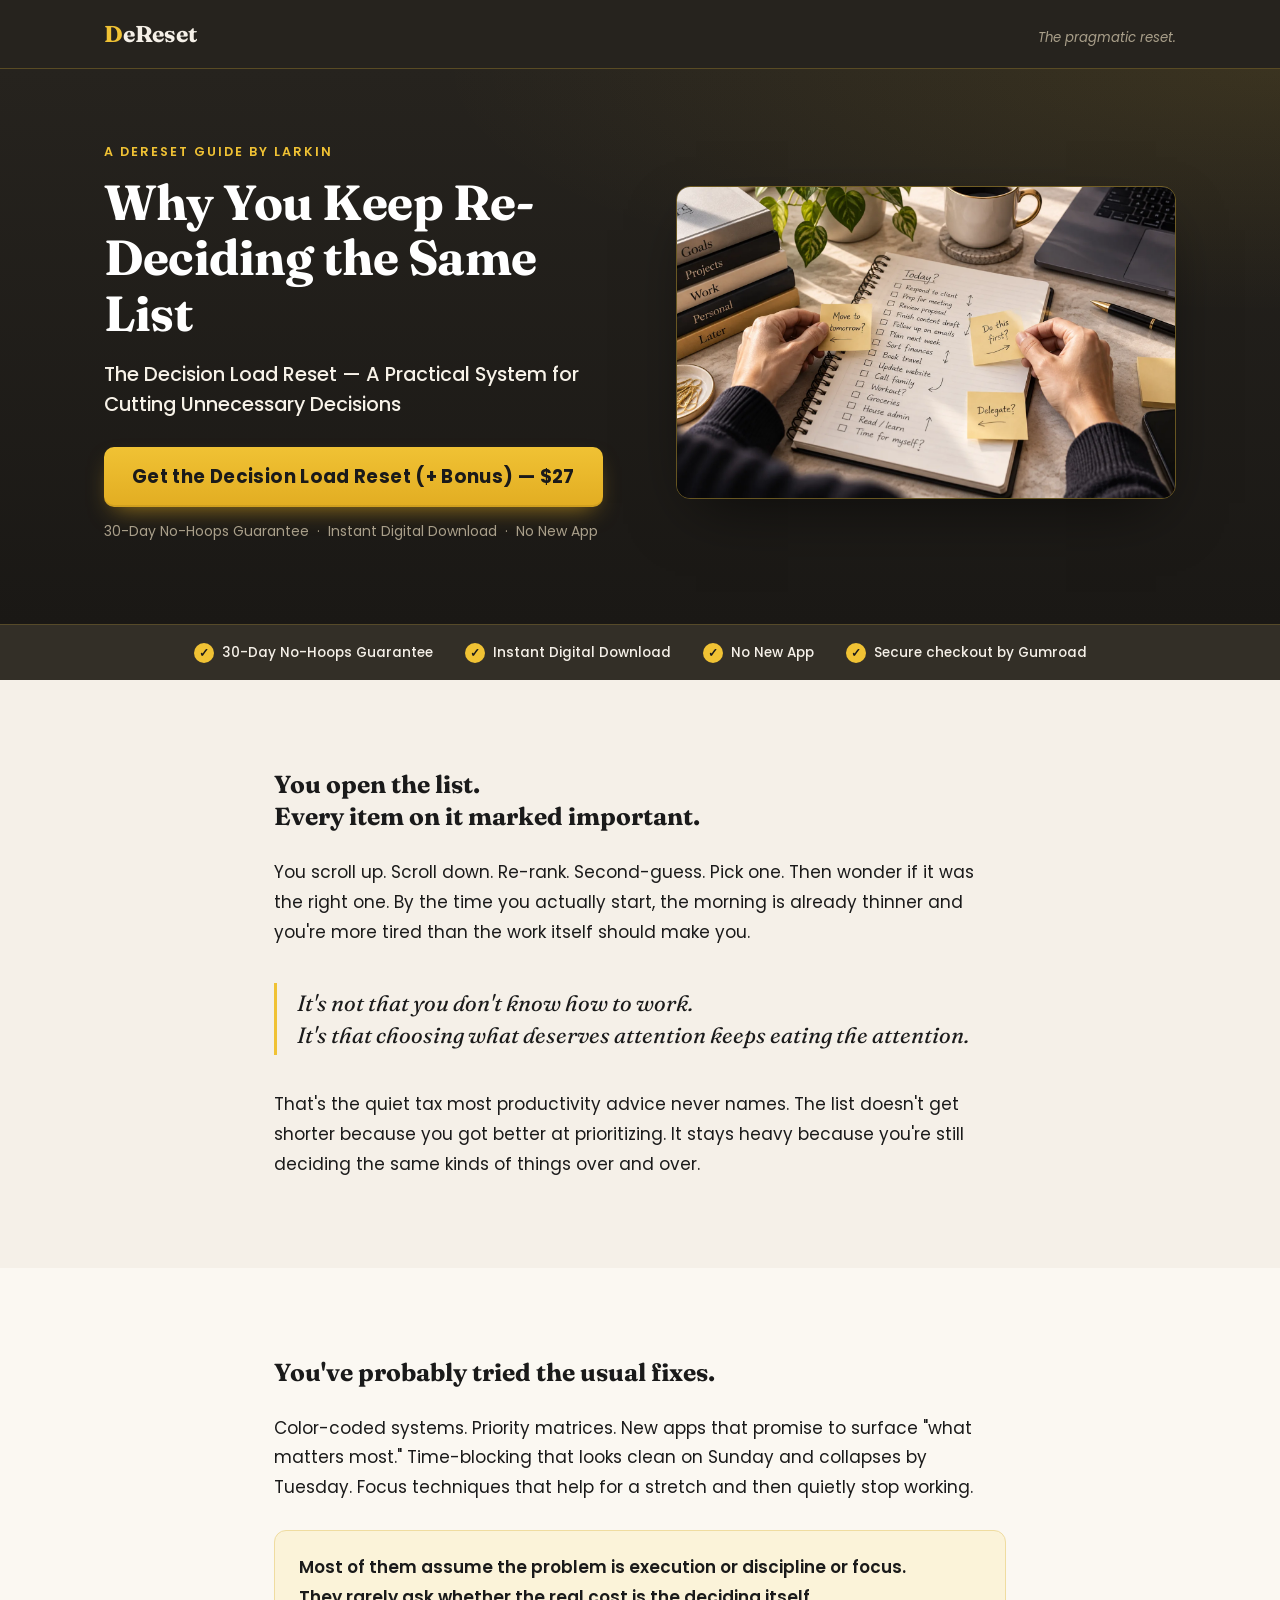
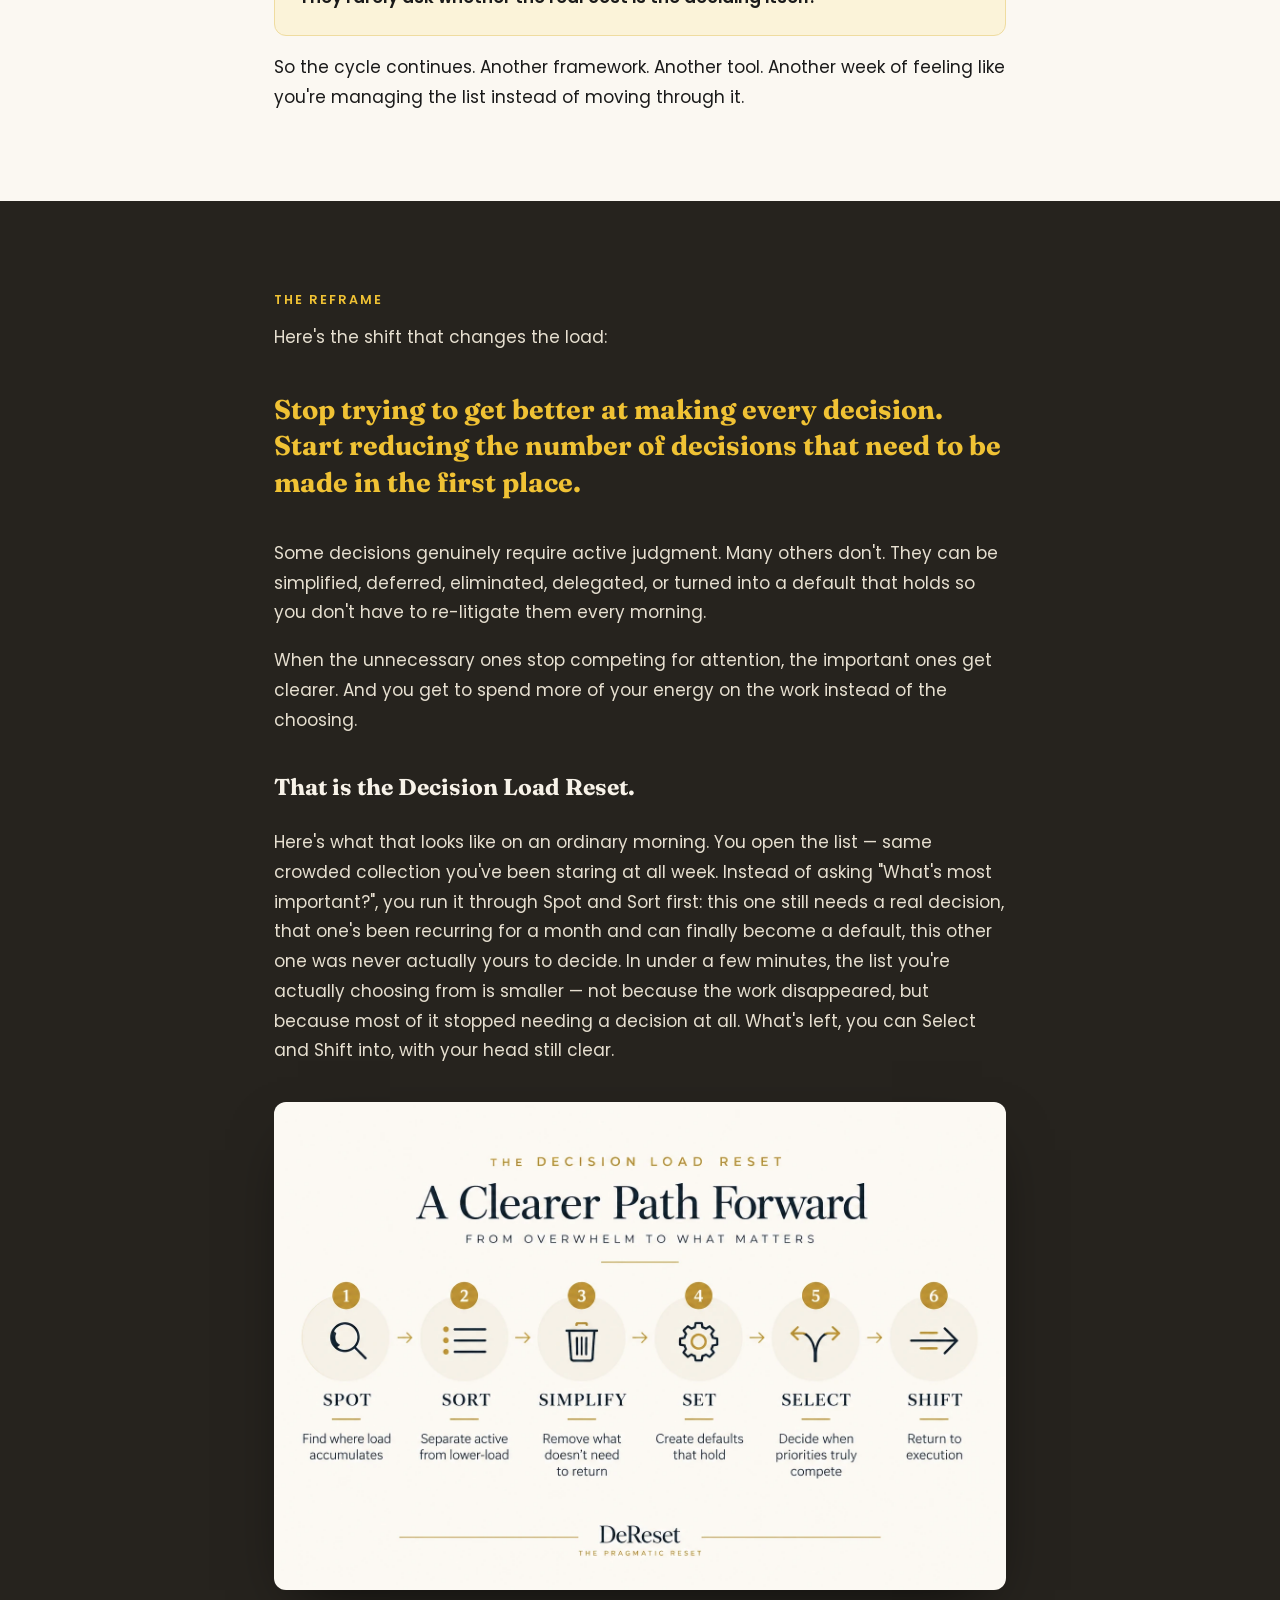
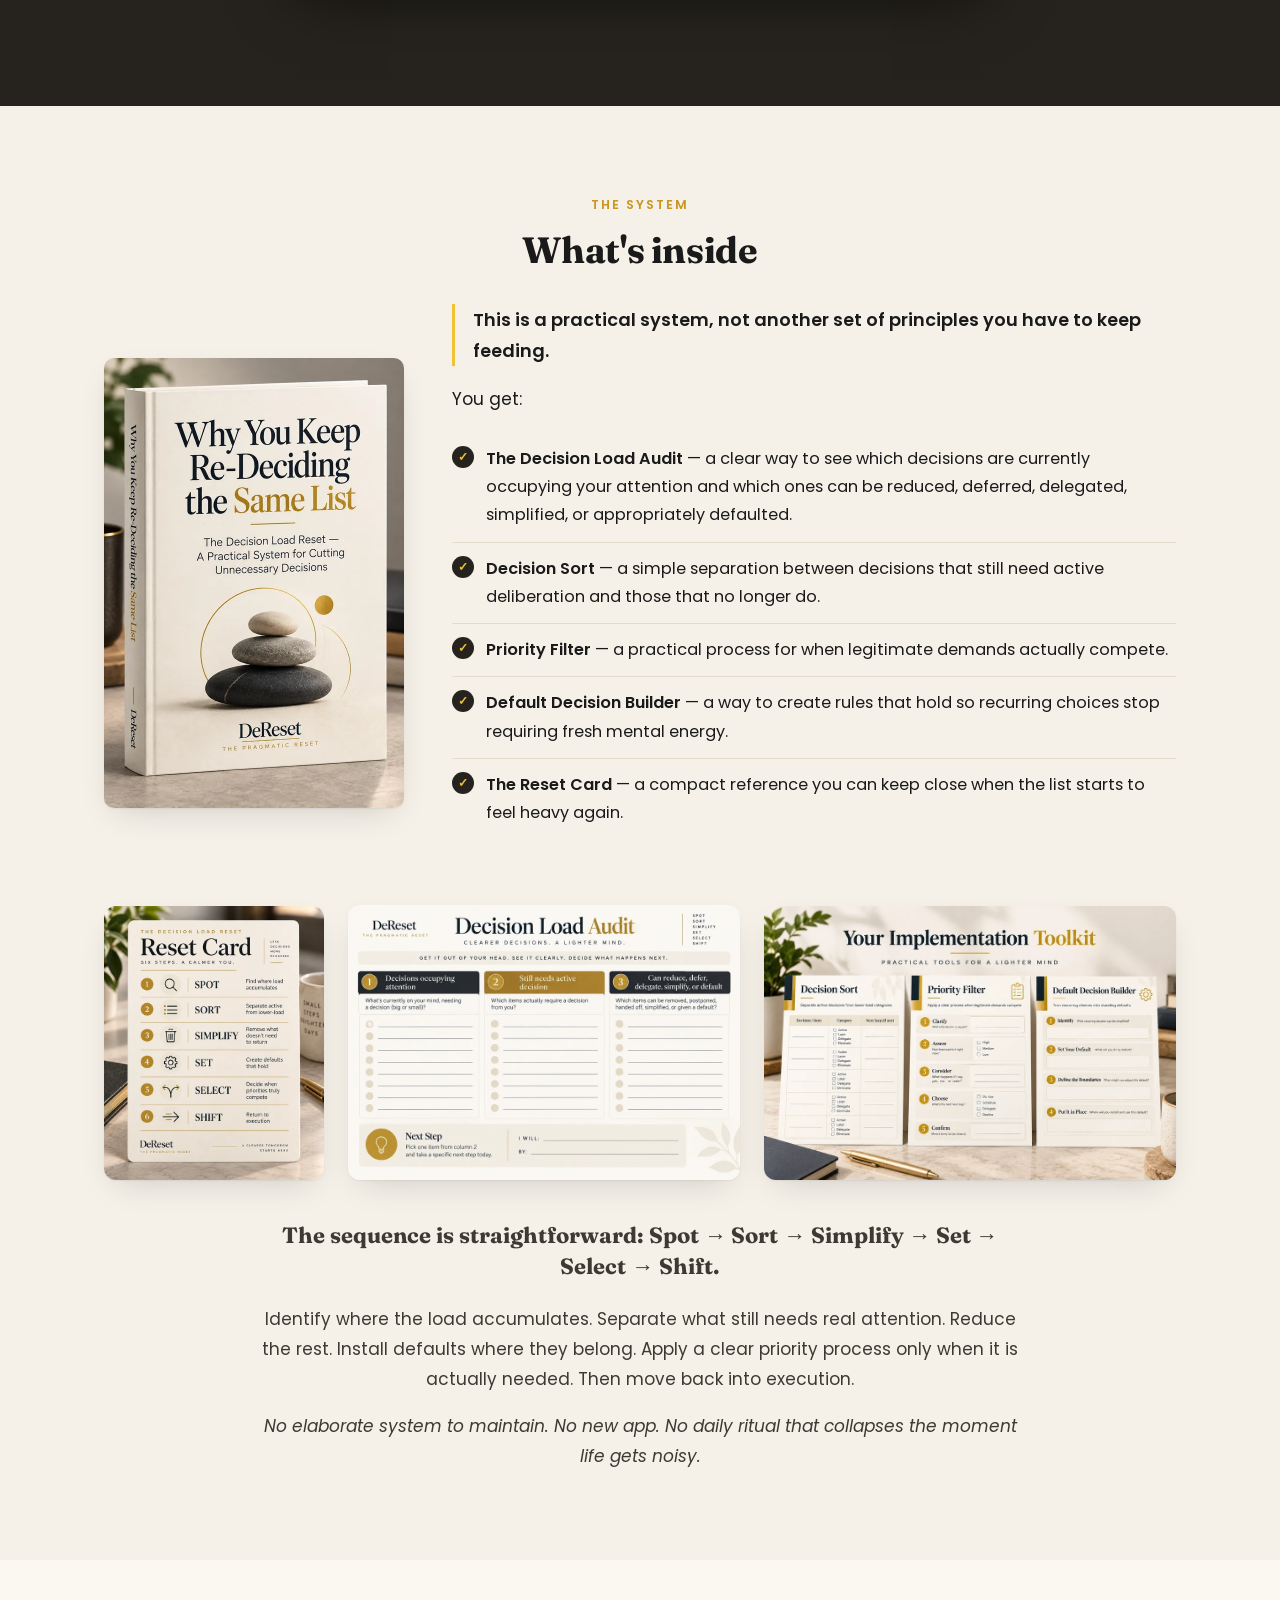
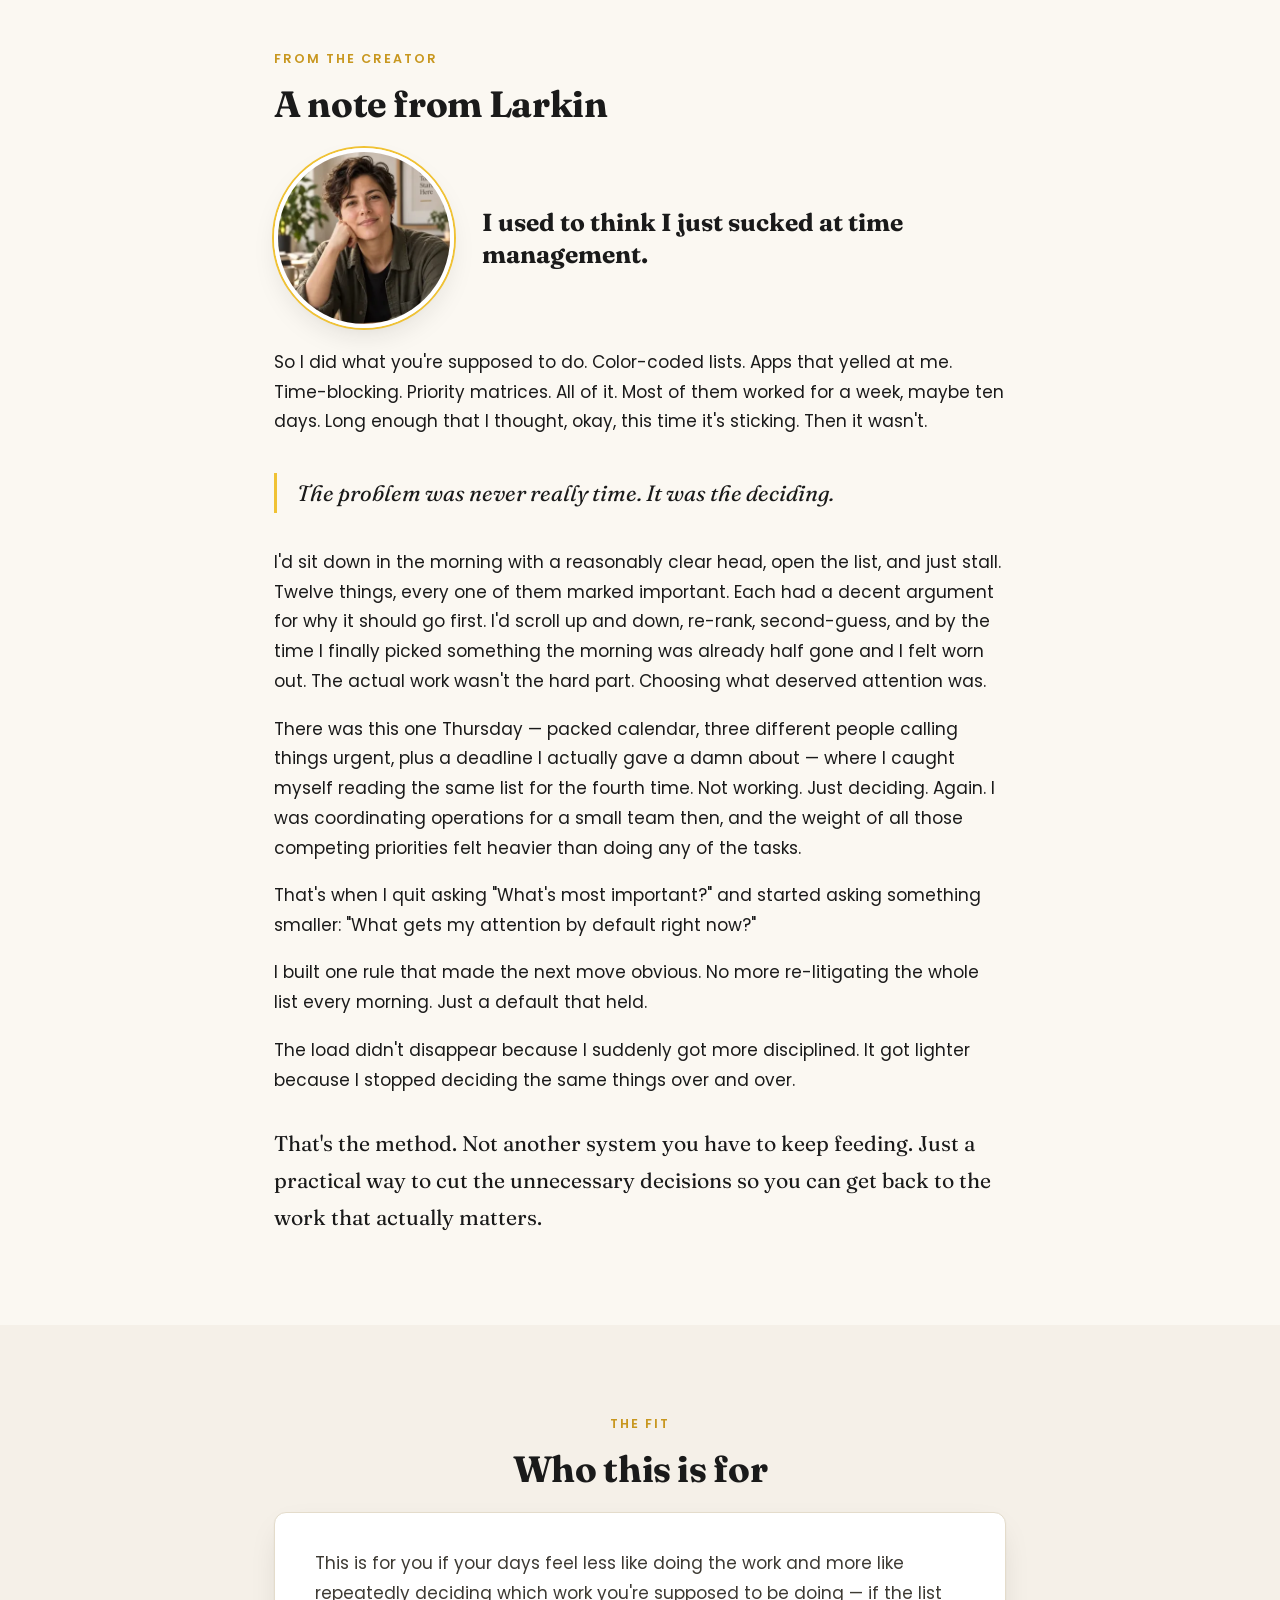
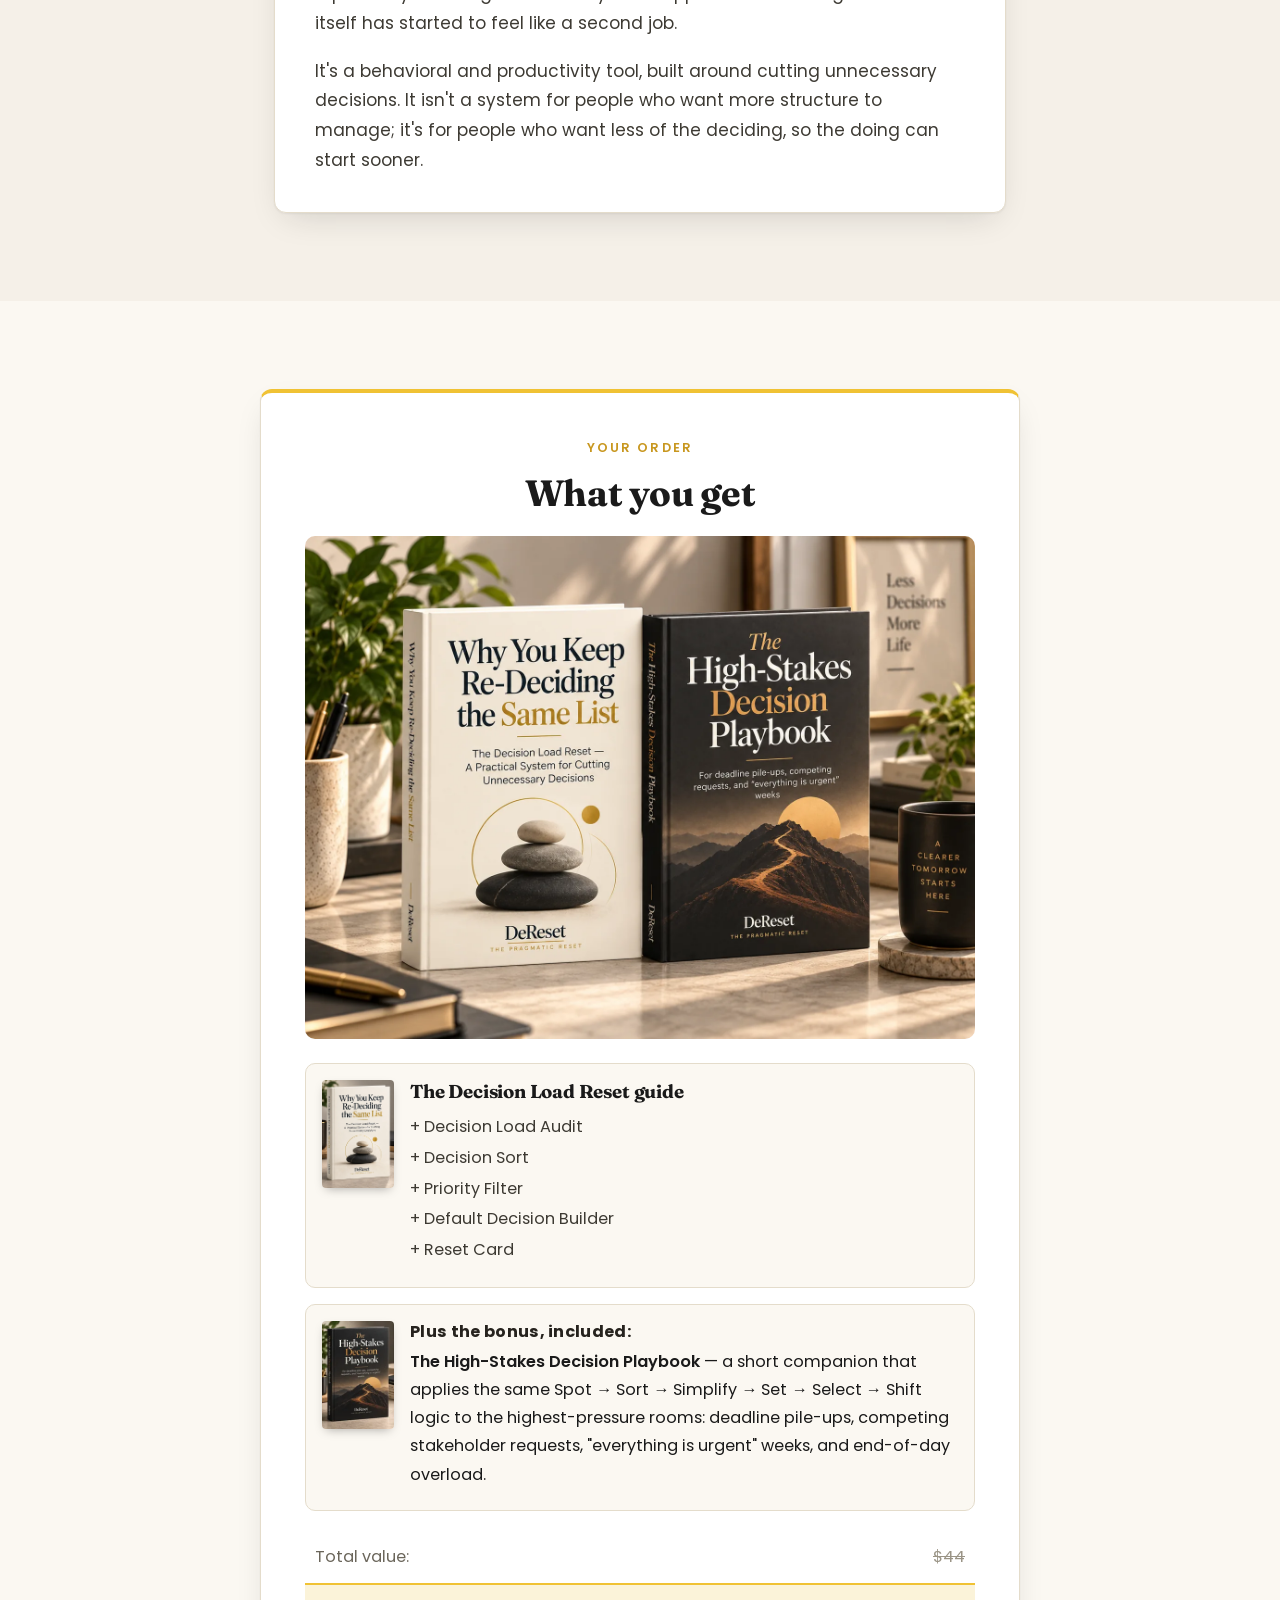
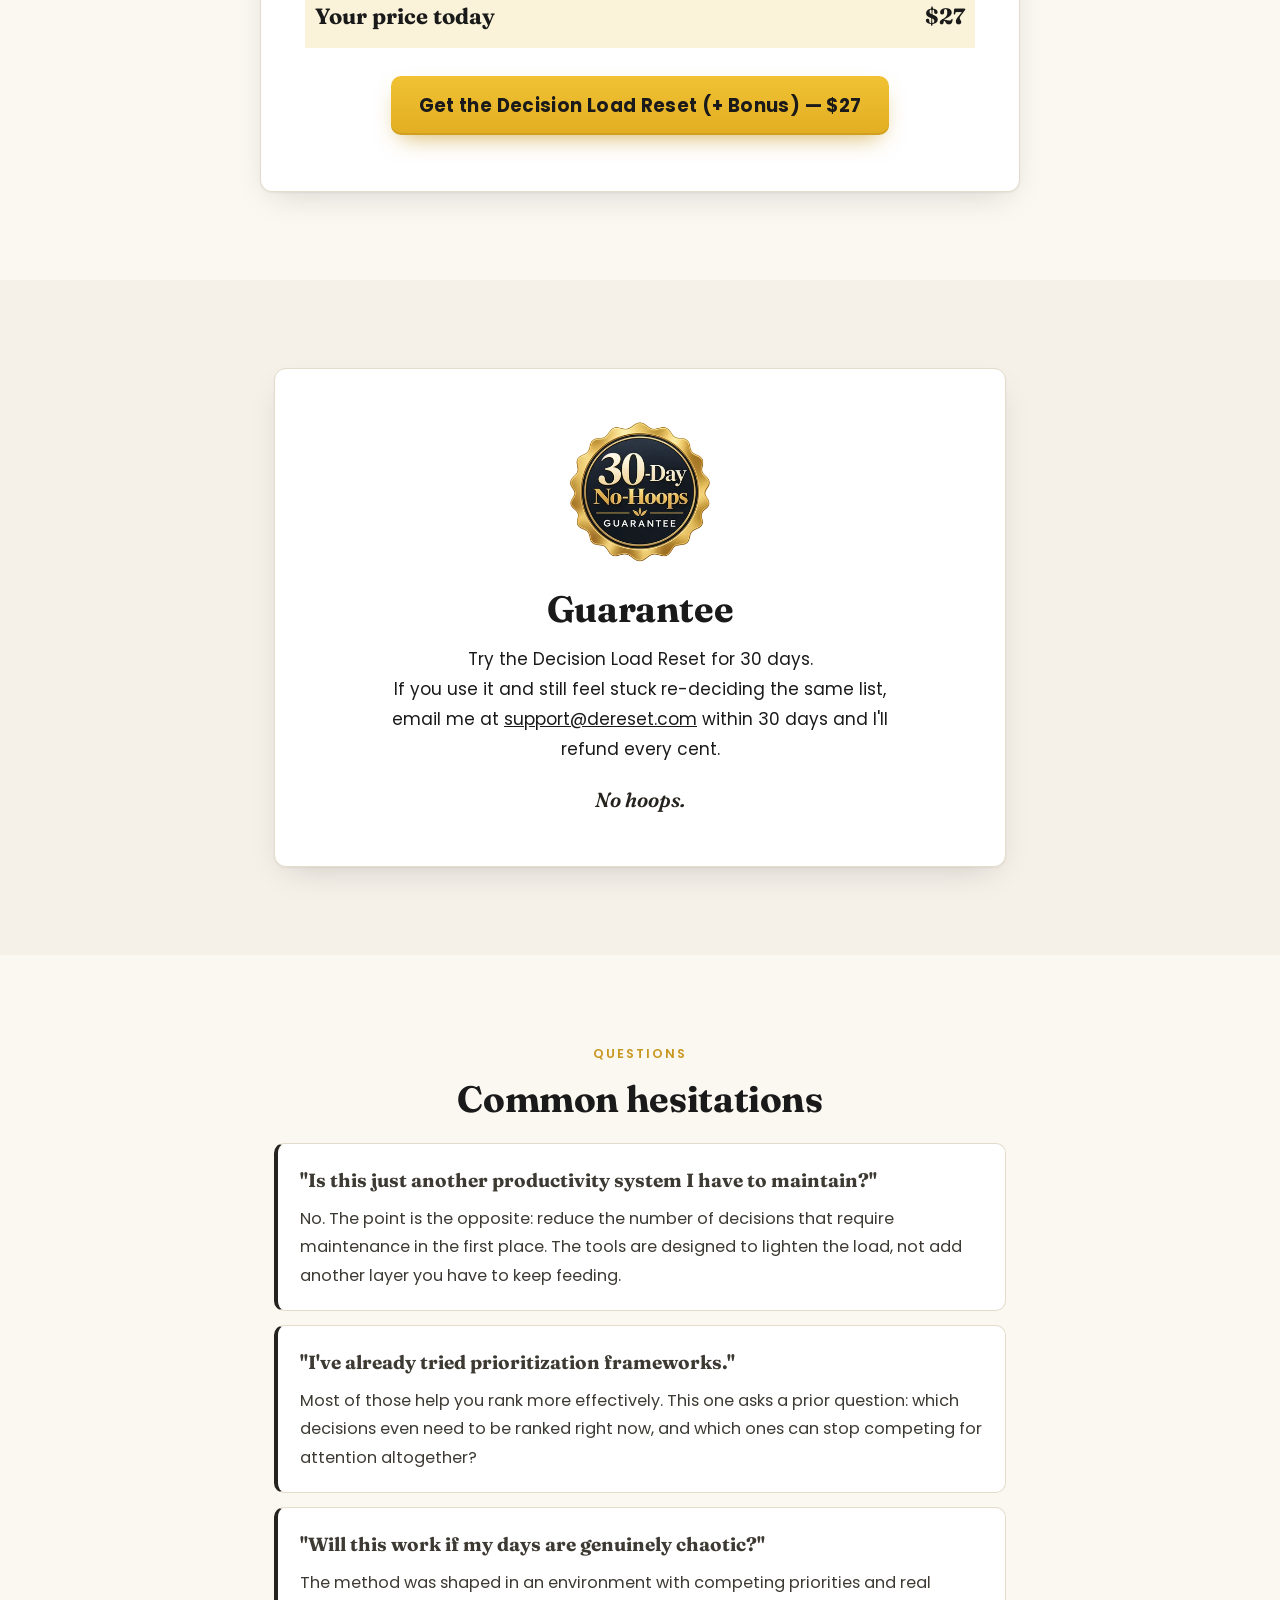
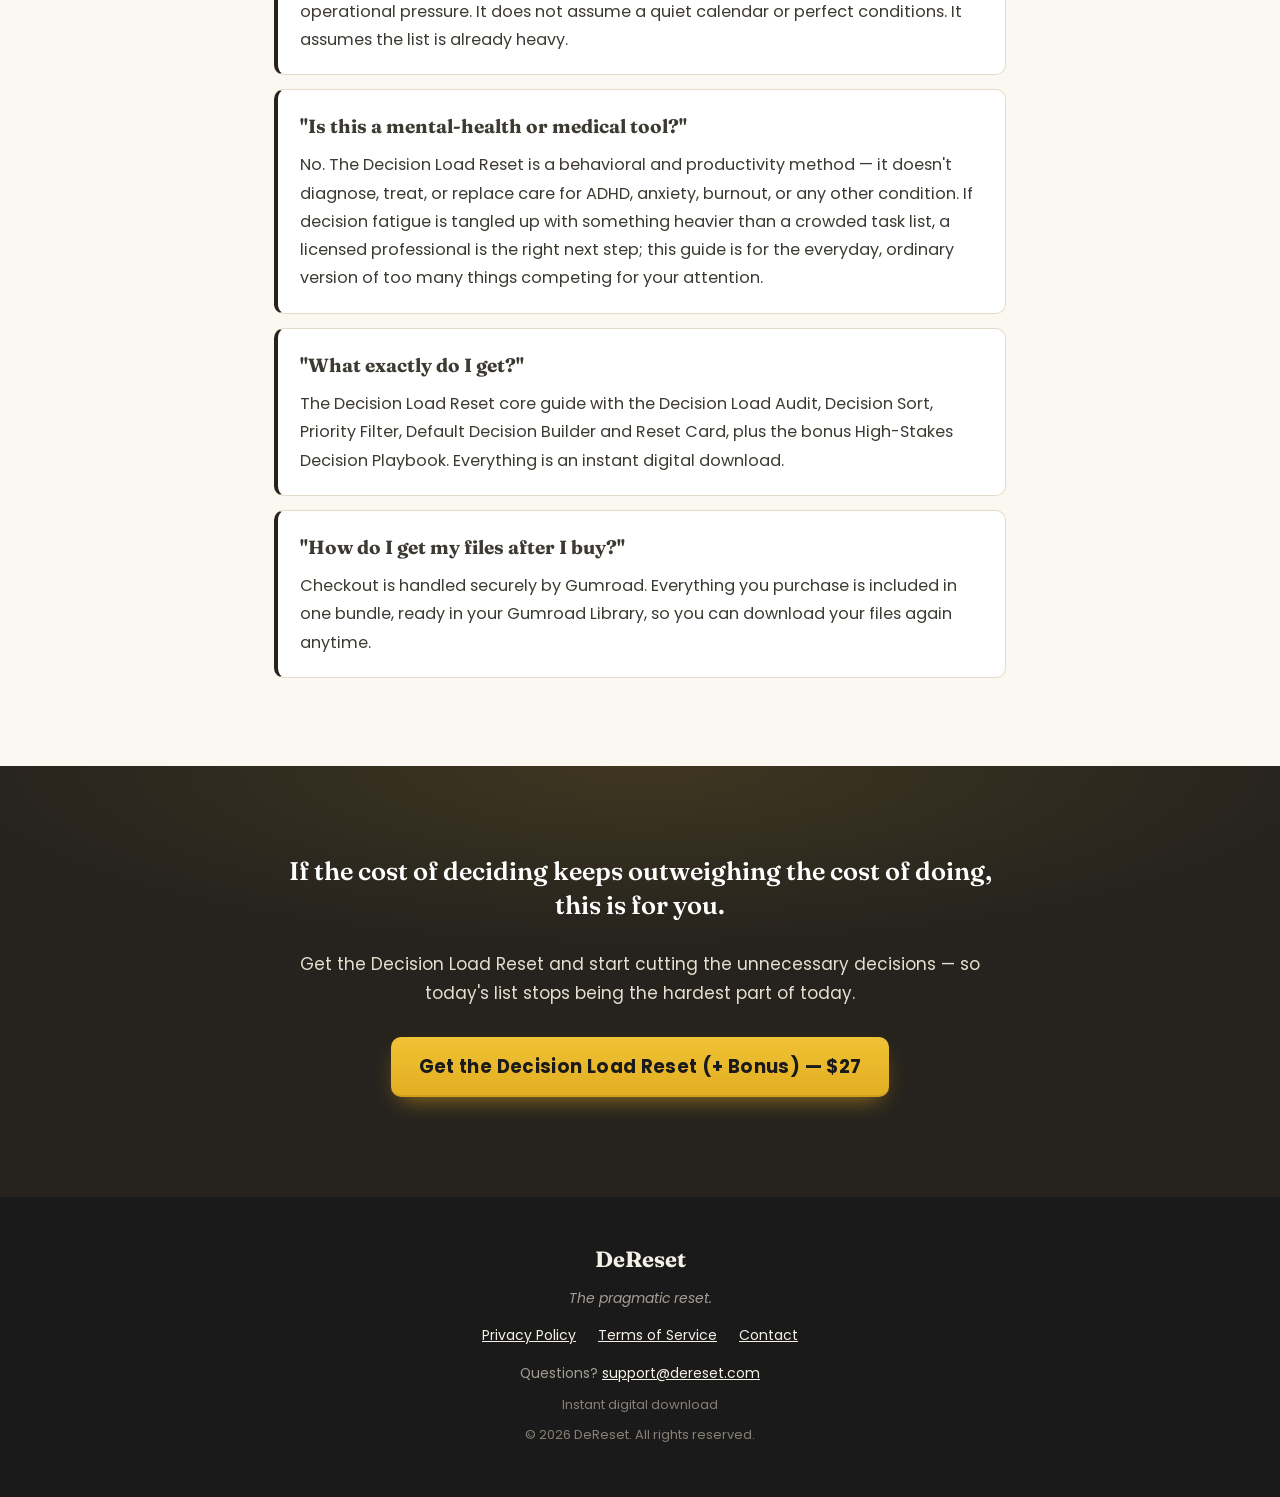
==== commit d0987b28: "Add files via upload" ====
--- a/index.html
+++ b/index.html
@@ -4,241 +4,270 @@
 <meta charset="UTF-8">
 <meta name="viewport" content="width=device-width, initial-scale=1.0">
 <title>The Decision Load Reset — DeReset</title>
-<link rel="stylesheet" href="styles/sales.css">
+<meta name="description" content="The Decision Load Reset — a practical system for cutting unnecessary decisions. Stop trying to get better at making every decision. Start reducing the number of decisions that need to be made in the first place.">
+<link rel="canonical" href="https://decision-load-reset.dereset.com/">
+<meta name="theme-color" content="#26231e">
+<meta property="og:type" content="product">
+<meta property="og:site_name" content="DeReset">
+<meta property="og:title" content="Why You Keep Re-Deciding the Same List — The Decision Load Reset">
+<meta property="og:description" content="The Decision Load Reset — A Practical System for Cutting Unnecessary Decisions.">
+<meta property="og:url" content="https://decision-load-reset.dereset.com/">
+<meta property="og:image" content="https://decision-load-reset.dereset.com/assets/va5-001-hero.webp">
+<meta name="twitter:card" content="summary_large_image">
+<link href="https://fonts.googleapis.com" rel="preconnect">
+<link crossorigin="" href="https://fonts.gstatic.com" rel="preconnect">
+<link href="https://fonts.googleapis.com/css2?family=Fraunces:ital,wght@0,600;0,700;1,600&amp;family=Poppins:wght@400;500;600;700&amp;display=swap" rel="stylesheet">
+<link href="styles/sales.css" rel="stylesheet">
 </head>
 <body>
 
-<header class="brand">
-  <div class="logo">DeReset</div>
-  <div class="tagline">The pragmatic reset</div>
+<a class="skip-link" href="#main">Skip to content</a>
+
+<header class="brand-bar">
+  <div class="container brand-bar-inner">
+    <a class="brand-mark" href="https://dereset.com/">DeReset</a>
+    <span class="brand-tag">The pragmatic reset.</span>
+  </div>
 </header>
 
-<!-- ============ HOOK / HERO ============ -->
-<section id="hook">
-  <div class="wrap">
-    <h1 class="headline">Why You Keep Re-Deciding the Same List</h1>
-    <h2 class="subheadline">The Decision Load Reset — A Practical System for Cutting Unnecessary Decisions</h2>
-
-    <img class="asset-img wide" src="assets/va5-001-hero.webp" alt="A person re-sorting a crowded to-do list with sticky notes, deciding what to move, do first, or delegate.">
-
+<main id="main">
+
+<section id="hook" class="hero">
+  <div class="container hero-grid">
+    <div class="hero-copy">
+      <p class="eyebrow eyebrow-gold">A DeReset guide by Larkin</p>
+      <h1>Why You Keep Re-Deciding the Same List</h1>
+      <p class="subheadline">The Decision Load Reset — A Practical System for Cutting Unnecessary Decisions</p>
+      <a class="cta-btn" href="https://dereset.gumroad.com/l/decision-load-reset">Get the Decision Load Reset (+ Bonus) — $27</a>
+      <p class="cta-btn-sub">30-Day No-Hoops Guarantee &nbsp;·&nbsp; Instant Digital Download &nbsp;·&nbsp; No New App</p>
+    </div>
+    <figure class="hero-media">
+      <img src="assets/va5-001-hero.webp" alt="A person re-sorting a crowded to-do list with sticky notes, deciding what to move, do first, or delegate." width="1586" height="992">
+    </figure>
+  </div>
+</section>
+
+<div class="trust-strip">
+  <ul class="container trust-list">
+    <li><span class="trust-icon" aria-hidden="true">✓</span>30-Day No-Hoops Guarantee</li>
+    <li><span class="trust-icon" aria-hidden="true">✓</span>Instant Digital Download</li>
+    <li><span class="trust-icon" aria-hidden="true">✓</span>No New App</li>
+    <li><span class="trust-icon" aria-hidden="true">✓</span>Secure checkout by Gumroad</li>
+  </ul>
+</div>
+
+<section id="pain" class="band band-cream">
+  <div class="container narrow prose">
     <p class="lead">You open the list.<br>
     Every item on it marked important.</p>
-
     <p>You scroll up. Scroll down. Re-rank. Second-guess. Pick one. Then wonder if it was the right one. By the time you actually start, the morning is already thinner and you're more tired than the work itself should make you.</p>
-
-    <p>It's not that you don't know how to work.<br>
+    <p class="pull">It's not that you don't know how to work.<br>
     It's that choosing what deserves attention keeps eating the attention.</p>
-
     <p>That's the quiet tax most productivity advice never names. The list doesn't get shorter because you got better at prioritizing. It stays heavy because you're still deciding the same kinds of things over and over.</p>
   </div>
 </section>
 
-<!-- ============ PROBLEM / USUAL FIXES ============ -->
-<section class="tint">
-  <div class="wrap">
-    <p>You've probably tried the usual fixes.</p>
-
+<section id="usual-fixes" class="band band-paper">
+  <div class="container narrow prose">
+    <p class="lead">You've probably tried the usual fixes.</p>
     <p>Color-coded systems. Priority matrices. New apps that promise to surface "what matters most." Time-blocking that looks clean on Sunday and collapses by Tuesday. Focus techniques that help for a stretch and then quietly stop working.</p>
-
-    <p>Most of them assume the problem is execution or discipline or focus.<br>
-    They rarely ask whether the real cost is the deciding itself.</p>
-
+    <p class="callout"><strong>Most of them assume the problem is execution or discipline or focus.<br>
+    They rarely ask whether the real cost is the deciding itself.</strong></p>
     <p>So the cycle continues. Another framework. Another tool. Another week of feeling like you're managing the list instead of moving through it.</p>
   </div>
 </section>
 
-<!-- ============ MECHANISM ============ -->
-<section id="mechanism">
-  <div class="wrap">
+<section id="mechanism" class="band band-dark">
+  <div class="container narrow prose">
+    <p class="eyebrow eyebrow-gold">The reframe</p>
     <p>Here's the shift that changes the load:</p>
-
-    <p><strong>Stop trying to get better at making every decision.<br>
+    <p class="big-question"><strong>Stop trying to get better at making every decision.<br>
     Start reducing the number of decisions that need to be made in the first place.</strong></p>
-
     <p>Some decisions genuinely require active judgment. Many others don't. They can be simplified, deferred, eliminated, delegated, or turned into a default that holds so you don't have to re-litigate them every morning.</p>
-
     <p>When the unnecessary ones stop competing for attention, the important ones get clearer. And you get to spend more of your energy on the work instead of the choosing.</p>
-
-    <p>That is the Decision Load Reset.</p>
-
+    <p class="mech-name">That is the Decision Load Reset.</p>
     <p>Here's what that looks like on an ordinary morning. You open the list — same crowded collection you've been staring at all week. Instead of asking "What's most important?", you run it through Spot and Sort first: this one still needs a real decision, that one's been recurring for a month and can finally become a default, this other one was never actually yours to decide. In under a few minutes, the list you're actually choosing from is smaller — not because the work disappeared, but because most of it stopped needing a decision at all. What's left, you can Select and Shift into, with your head still clear.</p>
-
-    <img class="asset-img wide" src="assets/va5-002-sequence-diagram.webp" alt="The Decision Load Reset sequence diagram: Spot, Sort, Simplify, Set, Select, Shift.">
-  </div>
-</section>
-
-<!-- ============ WHAT'S INSIDE ============ -->
-<section id="whats-inside">
-  <div class="wrap">
-    <div class="rule"></div>
-    <h2 class="section-title">What's inside</h2>
-    <p>This is a practical system, not another set of principles you have to keep feeding.</p>
-    <p>You get:</p>
-
-    <ul class="feature-list">
-      <li><strong>The Decision Load Audit</strong> — a clear way to see which decisions are currently occupying your attention and which ones can be reduced, deferred, delegated, simplified, or appropriately defaulted.</li>
-      <li><strong>Decision Sort</strong> — a simple separation between decisions that still need active deliberation and those that no longer do.</li>
-      <li><strong>Priority Filter</strong> — a practical process for when legitimate demands actually compete.</li>
-      <li><strong>Default Decision Builder</strong> — a way to create rules that hold so recurring choices stop requiring fresh mental energy.</li>
-      <li><strong>The Reset Card</strong> — a compact reference you can keep close when the list starts to feel heavy again.</li>
-    </ul>
-
-    <img class="asset-img portrait-mockup" src="assets/va5-003-core-guide-mockup.webp" alt="The Decision Load Reset core guide, hardcover mockup.">
-
-    <img class="asset-img portrait-mockup" src="assets/va5-004-reset-card-mockup.webp" alt="The Reset Card — a compact six-step reference card.">
-
-    <img class="asset-img wide" src="assets/va5-007-audit-preview.webp" alt="A preview of the Decision Load Audit worksheet, showing three columns for sorting decisions.">
-
-    <img class="asset-img wide bundle-wide" src="assets/va5-010-implementation-tools-bundle.webp" alt="The Implementation Toolkit: Decision Sort, Priority Filter, and Default Decision Builder worksheets shown together.">
-
-    <p>The sequence is straightforward: Spot → Sort → Simplify → Set → Select → Shift.<br>
-    Identify where the load accumulates. Separate what still needs real attention. Reduce the rest. Install defaults where they belong. Apply a clear priority process only when it is actually needed. Then move back into execution.</p>
-
-    <p>No elaborate system to maintain. No new app. No daily ritual that collapses the moment life gets noisy.</p>
-  </div>
-</section>
-
-<!-- ============ CREATOR STORY ============ -->
-<section id="creator-story" class="tint">
-  <div class="wrap">
-    <div class="rule"></div>
-    <h2 class="section-title">A note from Larkin</h2>
-
-    <div class="creator-block">
-      <div class="creator-portrait">
-        <img src="assets/va5-008-creator-portrait.webp" alt="Larkin, creator of the Decision Load Reset.">
-      </div>
-
-      <p>I used to think I just sucked at time management.</p>
-
-      <p>So I did what you're supposed to do. Color-coded lists. Apps that yelled at me. Time-blocking. Priority matrices. All of it. Most of them worked for a week, maybe ten days. Long enough that I thought, okay, this time it's sticking. Then it wasn't.</p>
-
-      <p>The problem was never really time. It was the deciding.</p>
-
-      <p>I'd sit down in the morning with a reasonably clear head, open the list, and just stall. Twelve things, every one of them marked important. Each had a decent argument for why it should go first. I'd scroll up and down, re-rank, second-guess, and by the time I finally picked something the morning was already half gone and I felt worn out. The actual work wasn't the hard part. Choosing what deserved attention was.</p>
-
-      <p>There was this one Thursday — packed calendar, three different people calling things urgent, plus a deadline I actually gave a damn about — where I caught myself reading the same list for the fourth time. Not working. Just deciding. Again. I was coordinating operations for a small team then, and the weight of all those competing priorities felt heavier than doing any of the tasks.</p>
-
-      <p>That's when I quit asking "What's most important?" and started asking something smaller: "What gets my attention by default right now?"</p>
-
-      <p>I built one rule that made the next move obvious. No more re-litigating the whole list every morning. Just a default that held.</p>
-
-      <p>The load didn't disappear because I suddenly got more disciplined. It got lighter because I stopped deciding the same things over and over.</p>
-
-      <p>That's the method. Not another system you have to keep feeding. Just a practical way to cut the unnecessary decisions so you can get back to the work that actually matters.</p>
-    </div>
-  </div>
-</section>
-
-<!-- ============ WHO THIS IS FOR (added v2, restores v3 copy) ============ -->
-<section id="who-for">
-  <div class="wrap">
-    <div class="rule"></div>
-    <h2 class="section-title">Who this is for</h2>
-    <div class="who-for-block">
+    <figure class="figure-wide">
+      <img src="assets/va5-002-sequence-diagram.webp" alt="The Decision Load Reset sequence diagram: Spot, Sort, Simplify, Set, Select, Shift." width="1536" height="1024">
+    </figure>
+  </div>
+</section>
+
+<section id="whats-inside" class="band band-cream">
+  <div class="container">
+    <p class="eyebrow center">The system</p>
+    <h2 class="center">What's inside</h2>
+    <div class="solution-grid">
+      <figure class="solution-media">
+        <img src="assets/va5-003-core-guide-mockup.webp" alt="The Decision Load Reset core guide, hardcover mockup." width="600" height="900">
+      </figure>
+      <div class="prose">
+        <p class="solution-summary"><strong>This is a practical system, not another set of principles you have to keep feeding.</strong></p>
+        <p>You get:</p>
+        <ul class="tools-list">
+          <li><strong>The Decision Load Audit</strong> — a clear way to see which decisions are currently occupying your attention and which ones can be reduced, deferred, delegated, simplified, or appropriately defaulted.</li>
+          <li><strong>Decision Sort</strong> — a simple separation between decisions that still need active deliberation and those that no longer do.</li>
+          <li><strong>Priority Filter</strong> — a practical process for when legitimate demands actually compete.</li>
+          <li><strong>Default Decision Builder</strong> — a way to create rules that hold so recurring choices stop requiring fresh mental energy.</li>
+          <li><strong>The Reset Card</strong> — a compact reference you can keep close when the list starts to feel heavy again.</li>
+        </ul>
+      </div>
+    </div>
+    <div class="inside-gallery">
+      <figure class="gallery-card">
+        <img src="assets/va5-004-reset-card-mockup.webp" alt="The Reset Card — a compact six-step reference card." width="600" height="750">
+      </figure>
+      <figure class="gallery-wide">
+        <img src="assets/va5-007-audit-preview.webp" alt="A preview of the Decision Load Audit worksheet, showing three columns for sorting decisions." width="932" height="652">
+      </figure>
+      <figure class="gallery-wide">
+        <img src="assets/va5-010-implementation-tools-bundle.webp" alt="The Implementation Toolkit: Decision Sort, Priority Filter, and Default Decision Builder worksheets shown together." width="932" height="621">
+      </figure>
+    </div>
+    <div class="narrow sequence-block">
+      <p class="sequence-line">The sequence is straightforward: Spot → Sort → Simplify → Set → Select → Shift.</p>
+      <p>Identify where the load accumulates. Separate what still needs real attention. Reduce the rest. Install defaults where they belong. Apply a clear priority process only when it is actually needed. Then move back into execution.</p>
+      <p class="sequence-note">No elaborate system to maintain. No new app. No daily ritual that collapses the moment life gets noisy.</p>
+    </div>
+  </div>
+</section>
+
+<section id="creator-story" class="band band-paper">
+  <div class="container narrow prose">
+    <p class="eyebrow">From the creator</p>
+    <h2>A note from Larkin</h2>
+    <div class="creator-intro">
+      <img class="creator-photo" src="assets/va5-008-creator-portrait.webp" alt="Larkin, creator of the Decision Load Reset." width="360" height="360">
+      <div>
+        <p class="lead">I used to think I just sucked at time management.</p>
+      </div>
+    </div>
+    <p>So I did what you're supposed to do. Color-coded lists. Apps that yelled at me. Time-blocking. Priority matrices. All of it. Most of them worked for a week, maybe ten days. Long enough that I thought, okay, this time it's sticking. Then it wasn't.</p>
+    <p class="pull">The problem was never really time. It was the deciding.</p>
+    <p>I'd sit down in the morning with a reasonably clear head, open the list, and just stall. Twelve things, every one of them marked important. Each had a decent argument for why it should go first. I'd scroll up and down, re-rank, second-guess, and by the time I finally picked something the morning was already half gone and I felt worn out. The actual work wasn't the hard part. Choosing what deserved attention was.</p>
+    <p>There was this one Thursday — packed calendar, three different people calling things urgent, plus a deadline I actually gave a damn about — where I caught myself reading the same list for the fourth time. Not working. Just deciding. Again. I was coordinating operations for a small team then, and the weight of all those competing priorities felt heavier than doing any of the tasks.</p>
+    <p>That's when I quit asking "What's most important?" and started asking something smaller: "What gets my attention by default right now?"</p>
+    <p>I built one rule that made the next move obvious. No more re-litigating the whole list every morning. Just a default that held.</p>
+    <p>The load didn't disappear because I suddenly got more disciplined. It got lighter because I stopped deciding the same things over and over.</p>
+    <p class="signoff">That's the method. Not another system you have to keep feeding. Just a practical way to cut the unnecessary decisions so you can get back to the work that actually matters.</p>
+  </div>
+</section>
+
+<section id="who-for" class="band band-cream">
+  <div class="container narrow">
+    <p class="eyebrow center">The fit</p>
+    <h2 class="center">Who this is for</h2>
+    <div class="card who-card">
       <p>This is for you if your days feel less like doing the work and more like repeatedly deciding which work you're supposed to be doing — if the list itself has started to feel like a second job.</p>
       <p>It's a behavioral and productivity tool, built around cutting unnecessary decisions. It isn't a system for people who want more structure to manage; it's for people who want less of the deciding, so the doing can start sooner.</p>
     </div>
   </div>
 </section>
 
-<!-- ============ OFFER STACK ============ -->
-<section id="offer-stack" class="tint">
-  <div class="wrap">
-    <div class="rule"></div>
-    <h2 class="section-title">What you get</h2>
-
-    <div class="offer-box">
-      <h3>The Decision Load Reset guide</h3>
-      <p>+ Decision Load Audit<br>
-      + Decision Sort<br>
-      + Priority Filter<br>
-      + Default Decision Builder<br>
-      + Reset Card</p>
-
-      <img class="asset-img portrait-mockup" src="assets/va5-005-bonus-mockup.webp" alt="The High-Stakes Decision Playbook bonus, hardcover mockup.">
-
-      <h3 class="section-subtitle">Plus the bonus, included:</h3>
-      <p><strong>The High-Stakes Decision Playbook</strong> — a short companion that applies the same Spot → Sort → Simplify → Set → Select → Shift logic to the highest-pressure rooms: deadline pile-ups, competing stakeholder requests, "everything is urgent" weeks, and end-of-day overload.</p>
-
-      <img class="asset-img wide bundle-wide" src="assets/va5-006-bundle-composite.webp" alt="The Decision Load Reset core guide and High-Stakes Decision Playbook bonus, shown together.">
-
-      <div class="price-line">
-        <span class="was">Total value: $44</span>
-        <span class="now">$27</span>
-        <span class="label">Your price today</span>
-      </div>
-
-      <a class="cta-button" href="https://dereset.gumroad.com/l/decision-load-reset">Get the Decision Load Reset (+ Bonus) — $27</a>
-    </div>
-  </div>
-</section>
-
-<!-- ============ GUARANTEE ============ -->
-<section id="guarantee">
-  <div class="wrap">
-    <div class="rule"></div>
-    <h2 class="section-title">Guarantee</h2>
-
-    <div class="guarantee-block">
-      <div class="seal-col">
-        <img class="asset-img seal" src="assets/va5-009-guarantee-seal.webp" alt="30-Day No-Hoops Guarantee seal.">
-      </div>
-      <div class="text-col">
-        <p>Try the Decision Load Reset for 30 days.<br>
-        If you use it and still feel stuck re-deciding the same list, email me at <a href="mailto:support@dereset.com">support@dereset.com</a> within 30 days and I'll refund every cent.</p>
-        <p>No hoops.</p>
-      </div>
-    </div>
-  </div>
-</section>
-
-<!-- ============ FAQ / COMMON HESITATIONS ============ -->
-<section class="tint">
-  <div class="wrap">
-    <div class="rule"></div>
-    <h2 class="section-title">Common hesitations</h2>
-
-    <div class="faq-item">
-      <div class="q">"Is this just another productivity system I have to maintain?"</div>
-      <p>No. The point is the opposite: reduce the number of decisions that require maintenance in the first place. The tools are designed to lighten the load, not add another layer you have to keep feeding.</p>
-    </div>
-
-    <div class="faq-item">
-      <div class="q">"I've already tried prioritization frameworks."</div>
-      <p>Most of those help you rank more effectively. This one asks a prior question: which decisions even need to be ranked right now, and which ones can stop competing for attention altogether?</p>
-    </div>
-
-    <div class="faq-item">
-      <div class="q">"Will this work if my days are genuinely chaotic?"</div>
-      <p>The method was shaped in an environment with competing priorities and real operational pressure. It does not assume a quiet calendar or perfect conditions. It assumes the list is already heavy.</p>
-    </div>
-
-    <div class="faq-item">
-      <div class="q">"Is this a mental-health or medical tool?"</div>
-      <p>No. The Decision Load Reset is a behavioral and productivity method — it doesn't diagnose, treat, or replace care for ADHD, anxiety, burnout, or any other condition. If decision fatigue is tangled up with something heavier than a crowded task list, a licensed professional is the right next step; this guide is for the everyday, ordinary version of too many things competing for your attention.</p>
-    </div>
-  </div>
-</section>
-
-<!-- ============ CLOSING CTA ============ -->
-<section id="cta-close">
-  <div class="wrap close-cta">
-    <div class="rule"></div>
-    <p>If the cost of deciding keeps outweighing the cost of doing, this is for you.</p>
+<section id="offer-stack" class="band band-paper">
+  <div class="container">
+    <div class="offer-card">
+      <p class="eyebrow center">Your order</p>
+      <h2 class="center">What you get</h2>
+      <figure class="offer-hero">
+        <img src="assets/va5-006-bundle-composite.webp" alt="The Decision Load Reset core guide and High-Stakes Decision Playbook bonus, shown together." width="1448" height="1086">
+      </figure>
+      <div class="offer-items">
+        <div class="offer-item">
+          <img src="assets/va5-003-core-guide-mockup.webp" alt="" width="600" height="900" class="offer-thumb">
+          <div>
+            <h3 class="offer-item-title">The Decision Load Reset guide</h3>
+            <p class="offer-lines">+ Decision Load Audit<br>
+            + Decision Sort<br>
+            + Priority Filter<br>
+            + Default Decision Builder<br>
+            + Reset Card</p>
+          </div>
+        </div>
+        <div class="offer-item">
+          <img src="assets/va5-005-bonus-mockup.webp" alt="The High-Stakes Decision Playbook bonus, hardcover mockup." width="160" height="240" class="offer-thumb">
+          <div>
+            <h3 class="bonus-label">Plus the bonus, included:</h3>
+            <p><strong>The High-Stakes Decision Playbook</strong> — a short companion that applies the same Spot → Sort → Simplify → Set → Select → Shift logic to the highest-pressure rooms: deadline pile-ups, competing stakeholder requests, "everything is urgent" weeks, and end-of-day overload.</p>
+          </div>
+        </div>
+      </div>
+      <table class="offer-table">
+        <tr class="value-row"><td>Total value:</td><td><del>$44</del></td></tr>
+        <tr class="total-row"><td>Your price today</td><td>$27</td></tr>
+      </table>
+      <a class="cta-btn" href="https://dereset.gumroad.com/l/decision-load-reset">Get the Decision Load Reset (+ Bonus) — $27</a>
+    </div>
+  </div>
+</section>
+
+<section id="guarantee" class="band band-cream">
+  <div class="container narrow">
+    <div class="guarantee-box">
+      <img class="guarantee-seal" src="assets/va5-009-guarantee-seal.webp" alt="30-Day No-Hoops Guarantee seal." width="280" height="280">
+      <h2>Guarantee</h2>
+      <p>Try the Decision Load Reset for 30 days.<br>
+      If you use it and still feel stuck re-deciding the same list, email me at <a href="mailto:support@dereset.com">support@dereset.com</a> within 30 days and I'll refund every cent.</p>
+      <p class="guarantee-hoops">No hoops.</p>
+    </div>
+  </div>
+</section>
+
+<section id="objections" class="band band-paper">
+  <div class="container narrow">
+    <p class="eyebrow center">Questions</p>
+    <h2 class="center">Common hesitations</h2>
+    <div class="faq">
+      <div class="objection">
+        <p class="objection-q">"Is this just another productivity system I have to maintain?"</p>
+        <p>No. The point is the opposite: reduce the number of decisions that require maintenance in the first place. The tools are designed to lighten the load, not add another layer you have to keep feeding.</p>
+      </div>
+      <div class="objection">
+        <p class="objection-q">"I've already tried prioritization frameworks."</p>
+        <p>Most of those help you rank more effectively. This one asks a prior question: which decisions even need to be ranked right now, and which ones can stop competing for attention altogether?</p>
+      </div>
+      <div class="objection">
+        <p class="objection-q">"Will this work if my days are genuinely chaotic?"</p>
+        <p>The method was shaped in an environment with competing priorities and real operational pressure. It does not assume a quiet calendar or perfect conditions. It assumes the list is already heavy.</p>
+      </div>
+      <div class="objection">
+        <p class="objection-q">"Is this a mental-health or medical tool?"</p>
+        <p>No. The Decision Load Reset is a behavioral and productivity method — it doesn't diagnose, treat, or replace care for ADHD, anxiety, burnout, or any other condition. If decision fatigue is tangled up with something heavier than a crowded task list, a licensed professional is the right next step; this guide is for the everyday, ordinary version of too many things competing for your attention.</p>
+      </div>
+      <div class="objection">
+        <p class="objection-q">"What exactly do I get?"</p>
+        <p>The Decision Load Reset core guide with the Decision Load Audit, Decision Sort, Priority Filter, Default Decision Builder and Reset Card, plus the bonus High-Stakes Decision Playbook. Everything is an instant digital download.</p>
+      </div>
+      <div class="objection">
+        <p class="objection-q">"How do I get my files after I buy?"</p>
+        <p>Checkout is handled securely by Gumroad. Everything you purchase is included in one bundle, ready in your Gumroad Library, so you can download your files again anytime.</p>
+      </div>
+    </div>
+  </div>
+</section>
+
+<section id="cta-close" class="band band-dark">
+  <div class="container narrow prose center-block">
+    <p class="close-lead">If the cost of deciding keeps outweighing the cost of doing, this is for you.</p>
     <p>Get the Decision Load Reset and start cutting the unnecessary decisions — so today's list stops being the hardest part of today.</p>
-    <a class="cta-button" href="https://dereset.gumroad.com/l/decision-load-reset">Get the Decision Load Reset (+ Bonus) — $27</a>
-  </div>
-</section>
-
-<footer>
-  <div class="footer-brand">DeReset</div>
-  <div>&copy; 2026 · Instant digital download</div>
-  <div>Questions? <a href="mailto:support@dereset.com">support@dereset.com</a></div>
-  <div class="footer-legal">
-    <a href="https://gumroad.com/privacy" target="_blank" rel="noopener">Privacy Policy</a>
-    ·
-    <a href="https://gumroad.com/terms" target="_blank" rel="noopener">Terms of Service</a>
+    <a class="cta-btn" href="https://dereset.gumroad.com/l/decision-load-reset">Get the Decision Load Reset (+ Bonus) — $27</a>
+  </div>
+</section>
+
+</main>
+
+<footer class="site-footer">
+  <div class="container">
+    <p class="footer-brand"><a href="https://dereset.com/">DeReset</a></p>
+    <p class="footer-tag">The pragmatic reset.</p>
+    <nav class="footer-links" aria-label="Legal">
+      <a href="https://dereset.com/privacy">Privacy Policy</a>
+      <a href="https://dereset.com/terms">Terms of Service</a>
+      <a href="https://dereset.com/contact">Contact</a>
+    </nav>
+    <p>Questions? <a href="mailto:support@dereset.com">support@dereset.com</a></p>
+    <p class="footer-fine">Instant digital download</p>
+    <p class="footer-fine">© 2026 DeReset. All rights reserved.</p>
   </div>
 </footer>
 
--- a/styles/sales.css
+++ b/styles/sales.css
@@ -1,281 +1,367 @@
-/* Brand system: Gold #f0c234 / Cream #f5f0e8 / Charcoal #1a1a1a (04D canonical).
-     All additional tones below are tints/shades derived from these three —
-     no new hues introduced. */
-  :root{
-    --gold:#f0c234;
-    --gold-deep:#c8971f;
-    --gold-pale:#faf1d6;
-    --cream:#f5f0e8;
-    --cream-deep:#ebdfc4;
-    --charcoal:#1a1a1a;
-    --charcoal-soft:#332f27;
-    --charcoal-muted:#5c5648;
-    --white:#ffffff;
-    --border:#e2d5ae;
-  }
-  *{box-sizing:border-box;}
-  body{
-    margin:0;
-    font-family:Georgia,'Times New Roman',serif;
-    background:var(--cream);
-    color:var(--charcoal);
-    line-height:1.7;
-    -webkit-font-smoothing:antialiased;
-  }
-  .wrap{max-width:760px;margin:0 auto;padding:0 24px;}
-  @media (min-width:900px){
-    html{font-size:18px;}
-    .wrap{max-width:860px;}
-  }
-  header.brand{
-    text-align:center;
-    padding:30px 24px 24px;
-    background:var(--charcoal);
-    border-bottom:3px solid var(--gold);
-  }
-  header.brand .logo{
-    font-family:Georgia,serif;
-    font-size:1.4rem;
-    font-weight:bold;
-    letter-spacing:1.5px;
-    color:var(--cream);
-    text-transform:uppercase;
-  }
-  header.brand .tagline{
-    font-size:0.85rem;
-    color:var(--gold);
-    font-style:italic;
-    margin-top:4px;
-    letter-spacing:0.3px;
-  }
-  section{padding:64px 0;position:relative;}
-  section.tint{background:var(--gold-pale);}
-  section.dark{background:var(--charcoal);color:var(--cream);}
-  section + section{border-top:1px solid var(--border);}
-  section.dark + section, section + section.dark{border-top:none;}
-  .rule{
-    width:56px;height:3px;background:var(--gold);
-    margin:0 auto 22px;border-radius:2px;
-  }
-  h1.headline{
-    font-size:2.3rem;
-    line-height:1.22;
-    text-align:center;
-    margin:0 0 14px;
-    color:var(--charcoal);
-    letter-spacing:-0.3px;
-  }
-  h2.subheadline{
-    font-size:1.18rem;
-    font-weight:normal;
-    text-align:center;
-    color:var(--charcoal-muted);
-    margin:0 0 40px;
-  }
-  h2.section-title{
-    font-size:1.65rem;
-    margin:0 0 8px;
-    color:var(--charcoal);
-    text-align:center;
-  }
-  section.dark h2.section-title{color:var(--cream);}
-  .section-title-wrap{text-align:center;margin-bottom:28px;}
-  h3.section-subtitle{
-    font-size:1.15rem;
-    margin:32px 0 12px;
-    color:var(--charcoal);
-  }
-  p{margin:0 0 18px;font-size:1.05rem;}
-  .lead{font-size:1.2rem;}
-  /* ===== Real production assets (WF-SALES-ASSEMBLY, DEC-088) ===== */
-  .asset-img{
-    display:block;
-    margin:26px auto;
-    border-radius:10px;
-    box-shadow:0 4px 20px rgba(26,26,26,0.10);
-    max-width:100%;
-    height:auto;
-  }
-  .asset-img.wide{width:100%;}
-  .asset-img.portrait-mockup{max-width:300px;width:100%;}
-  .asset-img.seal{
-    width:140px;height:140px;
-    object-fit:contain;
-    margin:0 auto;
-    box-shadow:none;
-    border-radius:0;
-  }
-  ul.feature-list{padding-left:0;list-style:none;margin:0 0 24px;}
-  ul.feature-list li{
-    padding:16px 0 16px 42px;
-    border-bottom:1px solid var(--border);
-    position:relative;
-  }
-  ul.feature-list li:last-child{border-bottom:none;}
-  ul.feature-list li::before{
-    content:"";
-    position:absolute;
-    left:0;top:17px;
-    width:22px;height:22px;
-    border-radius:50%;
-    background:var(--gold);
-  }
-  ul.feature-list li::after{
-    content:"";
-    position:absolute;
-    left:8px;top:24px;
-    width:6px;height:6px;
-    border-radius:50%;
-    background:var(--charcoal);
-  }
-  .creator-block{
-    background:var(--white);
-    border:1px solid var(--border);
-    border-radius:14px;
-    padding:28px;
-    box-shadow:0 2px 14px rgba(26,26,26,0.06);
-  }
-  .creator-block::after{content:"";display:table;clear:both;}
-  .creator-block .creator-portrait{
-    float:left;
-    width:200px;
-    height:200px;
-    margin:0 24px 16px 0;
-    border-radius:50%;
-    overflow:hidden;
-    box-shadow:0 2px 14px rgba(26,26,26,0.10);
-  }
-  .creator-block .creator-portrait img{
-    width:100%;height:100%;
-    object-fit:cover;
-    display:block;
-  }
-  .offer-box{
-    background:var(--white);
-    border:1px solid var(--border);
-    border-top:5px solid var(--gold);
-    border-radius:12px;
-    padding:32px;
-    margin:32px 0;
-    box-shadow:0 4px 20px rgba(26,26,26,0.07);
-  }
-  .offer-box h3{margin-top:0;color:var(--charcoal);}
-  .price-line{
-    text-align:center;
-    margin:26px 0;
-    padding-top:20px;
-    border-top:1px dashed var(--border);
-  }
-  .price-line .was{
-    text-decoration:line-through;
-    color:var(--charcoal-muted);
-    opacity:0.7;
-    font-size:1rem;
-    margin-right:10px;
-  }
-  .price-line .now{
-    font-size:2.2rem;
-    font-weight:bold;
-    color:var(--charcoal);
-  }
-  .price-line .label{
-    display:block;
-    font-size:0.85rem;
-    color:var(--charcoal-muted);
-    margin-top:4px;
-    text-transform:uppercase;
-    letter-spacing:0.5px;
-  }
-  a.cta-button{
-    display:block;
-    text-align:center;
-    background:linear-gradient(180deg,var(--gold) 0%,var(--gold-deep) 100%);
-    color:var(--charcoal);
-    font-weight:bold;
-    font-size:1.1rem;
-    text-decoration:none;
-    padding:18px 24px;
-    border-radius:8px;
-    margin:20px auto 0;
-    max-width:420px;
-    box-shadow:0 6px 16px rgba(200,151,31,0.35);
-    transition:transform 0.15s ease, box-shadow 0.15s ease;
-  }
-  a.cta-button:hover{
-    transform:translateY(-2px);
-    box-shadow:0 9px 20px rgba(200,151,31,0.45);
-  }
-  .guarantee-block{
-    display:flex;
-    flex-wrap:wrap;
-    gap:28px;
-    align-items:center;
-    background:var(--charcoal-soft);
-    border:1px solid var(--charcoal);
-    border-radius:14px;
-    padding:32px;
-  }
-  .guarantee-block .seal-col{flex:0 0 140px;text-align:center;}
-  .guarantee-block .text-col{flex:1 1 320px;min-width:0;color:var(--cream);}
-  .guarantee-block .text-col p{color:var(--cream);}
-  .guarantee-block .text-col a{color:var(--gold);}
-  .faq-item{
-    margin-bottom:18px;
-    padding:20px 24px;
-    background:var(--white);
-    border:1px solid var(--border);
-    border-radius:10px;
-  }
-  .faq-item .q{font-weight:bold;margin-bottom:8px;color:var(--charcoal);}
-  .faq-item p{margin-bottom:0;}
-  .who-for-block{
-    background:var(--white);
-    border:1px solid var(--border);
-    border-radius:14px;
-    padding:28px 32px;
-    box-shadow:0 2px 14px rgba(26,26,26,0.06);
-  }
-  .close-cta{
-    text-align:center;
-  }
-  .close-cta p{font-size:1.2rem;}
-  footer{
-    padding:40px 24px 52px;
-    text-align:center;
-    font-size:0.8rem;
-    color:var(--gold-pale);
-    background:var(--charcoal);
-  }
-  footer .footer-brand{
-    font-family:Georgia,serif;
-    font-size:1rem;
-    font-weight:bold;
-    letter-spacing:0.5px;
-    margin-bottom:4px;
-    color:var(--cream);
-  }
-  footer a{color:var(--gold);text-decoration:none;}
-  footer a:hover{text-decoration:underline;}
-  footer .footer-legal{margin-top:10px;}
-  footer .footer-legal a{margin:0 4px;}
-  .bundle-wide{max-width:100%;}
-  @media (max-width:600px){
-    h1.headline{font-size:1.65rem;}
-    section{padding:44px 0;}
-    .guarantee-block .seal-col{flex:0 0 100%;}
-    .creator-block .creator-portrait{float:none;margin:0 auto 20px;}
-    .offer-box,.creator-block,.guarantee-block,.who-for-block{padding:22px;}
-  }
-
 /* ============================================================
-   DESKTOP LAYOUT — platform addition 2026-09-24 (Decision 014, user-approved).
-   Applies only at 1280px and above: phones and tablets are unchanged.
+   PR-005 · The Decision Load Reset ("Why You Keep Re-Deciding the Same List") — sales page
+   Vertical: Productivity (display font Fraunces, shared with PR-003).
+   DeReset brand system (BR-001): gold #f0c234 · cream #f5f0e8 · charcoal #1a1a1a, Poppins (body).
+   Product tone: warm charcoal and stone (#26231e), taken from the cream/charcoal cover art.
+   ============================================================ */
+:root {
+  --gold: #f0c234;
+  --gold-deep: #c8971f;
+  --gold-pale: #fbf3d9;
+  --cream: #f5f0e8;
+  --paper: #fbf8f2;
+  --charcoal: #1a1a1a;
+  --ink-soft: #3d3a33;
+  --muted: #6b665b;
+  /* ---- VERTICAL / PRODUCT THEME: override these per product ---- */
+  --tone: #26231e;        /* hero, dark bands, step numbers */
+  --tone-2: #332f27;
+  --tone-deep: #1a1815;   /* gradient end */
+  --tone-text: #e6dfd0;   /* body text on tone */
+  --tone-bright: #f7f2e8; /* emphasis text on tone */
+  --tone-soft: #cfc4ad;   /* italic/intro text on tone */
+  --tone-muted: #a99f8a;  /* small print on tone */
+  --line: #e4dccb;
+  --font-display: 'Fraunces', Georgia, 'Times New Roman', serif;
+  --font-body: 'Poppins', 'Segoe UI', Arial, sans-serif;
+  --radius: 12px;
+  --shadow: 0 1px 2px rgba(26,26,26,.05), 0 12px 32px -12px rgba(26,26,26,.18);
+}
+
+*, *::before, *::after { box-sizing: border-box; margin: 0; padding: 0; }
+html { font-size: 16px; -webkit-text-size-adjust: 100%; }
+body {
+  background: var(--paper);
+  color: var(--charcoal);
+  font-family: var(--font-body);
+  font-size: 1rem;
+  line-height: 1.75;
+  -webkit-font-smoothing: antialiased;
+}
+img { display: block; max-width: 100%; height: auto; }
+a { color: inherit; }
+:focus-visible { outline: 2px solid var(--gold); outline-offset: 2px; }
+
+.skip-link { position: absolute; left: -9999px; top: 0; background: var(--gold); color: var(--charcoal); padding: 8px 14px; z-index: 10; }
+.skip-link:focus { left: 12px; top: 12px; }
+
+/* ---------- Layout ---------- */
+.container { max-width: 1040px; margin: 0 auto; padding: 0 24px; }
+.narrow { max-width: 720px; }
+.band { padding: 72px 0; }
+.band-cream { background: var(--cream); }
+.band-paper { background: var(--paper); }
+.band-dark { background: var(--tone); color: var(--tone-text); }
+.center { text-align: center; }
+.center-block { text-align: center; }
+
+/* ---------- Typography ---------- */
+h1, h2, h3 { font-family: var(--font-display); color: var(--charcoal); letter-spacing: -0.01em; }
+h1 { font-size: 2.35rem; line-height: 1.12; font-weight: 700; margin-bottom: 18px; }
+h1 .h1-sub { display: block; font-style: italic; font-weight: 600; font-size: .62em; margin-top: 8px; color: var(--gold); }
+h2 { font-size: 1.85rem; line-height: 1.2; font-weight: 700; margin-bottom: 22px; }
+h3 { font-size: 1.3rem; line-height: 1.3; font-weight: 700; margin-bottom: 6px; }
+p { margin-bottom: 1.05em; }
+p:last-child { margin-bottom: 0; }
+strong { font-weight: 600; }
+del { color: #9a9486; }
+
+.eyebrow {
+  font-family: var(--font-body);
+  font-size: .74rem;
+  font-weight: 600;
+  letter-spacing: .16em;
+  text-transform: uppercase;
+  color: var(--gold-deep);
+  margin-bottom: 12px;
+}
+.eyebrow em { font-style: normal; }
+.eyebrow-gold { color: var(--gold); }
+
+.prose .lead { font-family: var(--font-display); font-size: 1.45rem; font-weight: 700; line-height: 1.3; }
+.pull {
+  font-family: var(--font-display);
+  font-size: 1.3rem;
+  font-style: italic;
+  line-height: 1.45;
+  border-left: 3px solid var(--gold);
+  padding: 4px 0 4px 20px;
+  margin: 1.6em 0;
+}
+.callout {
+  background: var(--gold-pale);
+  border: 1px solid #efdca0;
+  border-radius: var(--radius);
+  padding: 22px 24px;
+  margin-top: 1.6em;
+}
+
+/* ---------- Brand bar ---------- */
+.brand-bar { background: var(--tone); border-bottom: 1px solid rgba(240,194,52,.25); }
+.brand-bar-inner { display: flex; align-items: baseline; justify-content: space-between; gap: 16px; padding-top: 14px; padding-bottom: 14px; }
+.brand-mark { font-family: var(--font-display); font-weight: 700; font-size: 1.35rem; color: var(--cream); text-decoration: none; letter-spacing: -.01em; }
+.brand-mark::first-letter { color: var(--gold); }
+.brand-tag { font-size: .78rem; color: var(--tone-muted); font-style: italic; }
+
+/* ---------- CTA ---------- */
+.cta-btn {
+  display: block;
+  background: linear-gradient(180deg, var(--gold) 0%, #e2ad22 100%);
+  color: var(--charcoal);
+  text-align: center;
+  text-decoration: none;
+  font-family: var(--font-body);
+  font-size: 1.08rem;
+  font-weight: 700;
+  letter-spacing: .02em;
+  line-height: 1.3;
+  padding: 18px 28px;
+  min-height: 48px;
+  border-radius: 10px;
+  margin: 28px 0 12px;
+  box-shadow: 0 10px 24px -10px rgba(200,151,31,.8), inset 0 -2px 0 rgba(0,0,0,.08);
+  transition: transform .15s ease, box-shadow .15s ease;
+}
+.cta-btn:hover { transform: translateY(-1px); box-shadow: 0 14px 28px -10px rgba(200,151,31,.9), inset 0 -2px 0 rgba(0,0,0,.08); }
+.cta-btn-sub { text-align: center; font-size: .82rem; color: var(--muted); }
+.band-dark .cta-btn-sub, .hero .cta-btn-sub { color: var(--tone-muted); }
+
+/* ---------- Hero ---------- */
+.hero {
+  background:
+    radial-gradient(120% 80% at 100% 0%, rgba(240,194,52,.10) 0%, rgba(240,194,52,0) 55%),
+    linear-gradient(180deg, var(--tone) 0%, var(--tone-deep) 100%);
+  color: var(--tone-text);
+  padding: 56px 0 64px;
+}
+.hero h1 { color: #fff; }
+.hero-grid { display: grid; gap: 36px; }
+.subheadline { font-size: 1.08rem; color: var(--tone-bright); font-weight: 500; line-height: 1.55; margin-bottom: 14px; }
+.intro-copy { color: var(--tone-soft); font-style: italic; }
+.hero-media { border-radius: 14px; overflow: hidden; border: 1px solid rgba(240,194,52,.35); box-shadow: 0 24px 60px -20px rgba(0,0,0,.6); }
+.hero-media img { width: 100%; }
+
+/* ---------- Trust strip ---------- */
+.trust-strip { background: var(--charcoal); color: var(--cream); }
+.trust-list { list-style: none; display: grid; grid-template-columns: 1fr 1fr; gap: 10px 18px; padding-top: 16px; padding-bottom: 16px; font-size: .8rem; font-weight: 500; }
+.trust-list li { display: flex; align-items: center; gap: 8px; }
+.trust-icon { display: inline-grid; place-items: center; width: 20px; height: 20px; flex-shrink: 0; border-radius: 50%; background: var(--gold); color: var(--charcoal); font-size: .7rem; font-weight: 700; }
+
+/* ---------- Mechanism (dark) ---------- */
+.band-dark h2 { color: #fff; }
+.big-question {
+  font-family: var(--font-display);
+  font-size: 1.6rem;
+  line-height: 1.35;
+  color: #fff;
+  margin: 1.4em 0;
+}
+.big-question strong { font-weight: 700; color: var(--gold); }
+
+/* ---------- Solution ---------- */
+.solution-grid { display: grid; gap: 32px; align-items: center; }
+.solution-media { max-width: 360px; margin: 0 auto; }
+.solution-media img { border-radius: 10px; box-shadow: var(--shadow); }
+.solution-summary { font-size: 1.05rem; border-left: 3px solid var(--gold); padding-left: 18px; }
+
+/* ---------- Steps ---------- */
+.steps { display: grid; gap: 20px; margin-top: 12px; }
+.step-card {
+  background: #fff;
+  border: 1px solid var(--line);
+  border-radius: var(--radius);
+  padding: 28px 26px;
+  box-shadow: var(--shadow);
+  font-size: .95rem;
+}
+.step-icon { width: 64px; height: 64px; margin-bottom: 14px; }
+.step-label { font-size: .72rem; font-weight: 700; letter-spacing: .14em; text-transform: uppercase; color: var(--gold-deep); margin-bottom: 4px; }
+.step-sub { font-family: var(--font-display); font-style: italic; color: var(--muted); font-size: 1.02rem; }
+
+/* ---------- Tools ---------- */
+.tools-grid { display: grid; gap: 32px; align-items: center; }
+.tools-list { list-style: none; margin: 8px 0 22px; }
+.tools-list li { position: relative; padding: 12px 0 12px 34px; border-bottom: 1px solid var(--line); font-size: .95rem; }
+.tools-list li:last-child { border-bottom: none; }
+.tools-list li::before {
+  content: "✓";
+  position: absolute; left: 0; top: 13px;
+  width: 22px; height: 22px; border-radius: 50%;
+  background: var(--tone); color: var(--gold);
+  font-size: .72rem; font-weight: 700; line-height: 22px; text-align: center;
+}
+.note { color: var(--muted); font-size: .92rem; }
+.tools-media img { border-radius: var(--radius); box-shadow: var(--shadow); }
+
+/* ---------- Creator ---------- */
+.creator-intro { display: flex; flex-direction: column; gap: 20px; align-items: flex-start; margin-bottom: 1.2em; }
+.creator-photo { width: 160px; height: 160px; border-radius: 50%; object-fit: cover; border: 4px solid #fff; box-shadow: 0 0 0 2px var(--gold), var(--shadow); }
+.signoff { font-family: var(--font-display); font-size: 1.25rem; margin-top: 1.4em; }
+.signature { font-family: var(--font-display); font-style: italic; color: var(--gold-deep); font-size: 1.15rem; }
+
+/* ---------- Offer ---------- */
+.offer-card {
+  max-width: 760px;
+  margin: 0 auto;
+  background: #fff;
+  border: 1px solid var(--line);
+  border-top: 4px solid var(--gold);
+  border-radius: var(--radius);
+  padding: 36px 22px;
+  box-shadow: var(--shadow);
+}
+.offer-hero { margin: 8px 0 24px; }
+.offer-hero img { border-radius: 10px; }
+.offer-items { display: grid; gap: 16px; margin-bottom: 20px; }
+.offer-item { display: flex; gap: 16px; align-items: flex-start; padding: 16px; background: var(--paper); border: 1px solid var(--line); border-radius: 10px; font-size: .95rem; }
+.offer-thumb { width: 64px; flex-shrink: 0; border-radius: 4px; box-shadow: 0 4px 10px -4px rgba(0,0,0,.35); }
+.offer-item p { margin-bottom: .3em; }
+.offer-item-title { font-family: var(--font-display); font-size: 1.05rem; }
+.bonus-label { font-weight: 700; color: var(--tone); letter-spacing: .02em; }
+.bonus-sub { font-style: italic; color: var(--muted); }
+.offer-table { width: 100%; border-collapse: collapse; margin: 8px 0 8px; font-size: .95rem; }
+.offer-table td { padding: 12px 10px; border-bottom: 1px solid var(--line); }
+.offer-table td:last-child { text-align: right; white-space: nowrap; }
+.offer-table .value-row td { color: var(--muted); }
+.offer-table .total-row td { font-family: var(--font-display); font-weight: 700; font-size: 1.3rem; color: var(--charcoal); background: var(--gold-pale); border-bottom: none; border-top: 2px solid var(--gold); }
+
+/* ---------- Guarantee ---------- */
+.guarantee-box {
+  text-align: center;
+  background: #fff;
+  border: 1px solid var(--line);
+  border-radius: var(--radius);
+  padding: 40px 24px;
+  box-shadow: var(--shadow);
+}
+.guarantee-seal { width: 150px; height: 150px; margin: 0 auto 20px; }
+.guarantee-box p { max-width: 540px; margin-left: auto; margin-right: auto; }
+.guarantee-contact { font-size: .9rem; color: var(--muted); margin-top: 1em; }
+.guarantee-contact a { color: var(--tone); font-weight: 600; }
+
+/* ---------- FAQ ---------- */
+.faq { display: grid; gap: 14px; margin-top: 8px; }
+.objection { background: #fff; border: 1px solid var(--line); border-left: 4px solid var(--tone); border-radius: 10px; padding: 20px 22px; font-size: .95rem; }
+.objection-q { font-family: var(--font-display); font-weight: 700; font-size: 1.12rem; color: var(--charcoal); margin-bottom: 8px; }
+.objection p { color: var(--ink-soft); }
+
+/* ---------- Closing ---------- */
+#cta-close { background: radial-gradient(90% 70% at 50% 0%, rgba(240,194,52,.12) 0%, rgba(240,194,52,0) 60%), var(--tone); }
+#cta-close .signoff { color: #fff; }
+
+/* ---------- Footer ---------- */
+.site-footer { background: var(--charcoal); color: #a39e92; padding: 44px 0; text-align: center; font-size: .82rem; line-height: 1.7; }
+.site-footer p { margin-bottom: 8px; }
+.site-footer a { color: var(--cream); }
+.footer-brand a { font-family: var(--font-display); font-weight: 700; font-size: 1.3rem; text-decoration: none; }
+.footer-tag { font-style: italic; }
+.footer-links { display: flex; flex-wrap: wrap; justify-content: center; gap: 6px 22px; margin: 14px 0; }
+.footer-fine { max-width: 620px; margin-left: auto; margin-right: auto; color: #858073; font-size: .76rem; }
+
+/* ---------- Shared extension components (kit) ---------- */
+.figure-wide { margin: 28px 0; }
+.figure-wide img { width: 100%; border-radius: var(--radius); box-shadow: var(--shadow); }
+.figure-wide figcaption { font-size: .82rem; color: var(--muted); text-align: center; margin-top: 10px; }
+.band-dark .figure-wide figcaption { color: var(--tone-muted); }
+.two-col { display: grid; gap: 32px; align-items: center; }
+.card { background: #fff; border: 1px solid var(--line); border-radius: var(--radius); padding: 24px 22px; box-shadow: var(--shadow); }
+.fit-grid { display: grid; gap: 18px; }
+.fit-list { list-style: none; }
+.fit-list li { position: relative; padding: 9px 0 9px 32px; border-bottom: 1px solid var(--line); font-size: .95rem; }
+.fit-list li:last-child { border-bottom: none; }
+.fit-list li::before { content: "✓"; position: absolute; left: 0; top: 10px; width: 22px; height: 22px; border-radius: 50%; background: var(--tone); color: var(--gold); font-size: .72rem; font-weight: 700; line-height: 22px; text-align: center; }
+.fit-list.fit-no li::before { content: "✕"; background: #ece6da; color: var(--muted); }
+.numbered { list-style: none; counter-reset: n; margin: 12px 0 20px; }
+.numbered li { counter-increment: n; position: relative; padding: 10px 0 10px 46px; }
+.numbered li::before { content: counter(n); position: absolute; left: 0; top: 8px; width: 32px; height: 32px; border-radius: 50%; background: var(--tone); color: var(--gold); font-family: var(--font-display); font-weight: 700; line-height: 32px; text-align: center; }
+.check-list { list-style: none; margin: 8px 0 20px; }
+.check-list li { position: relative; padding: 8px 0 8px 30px; }
+.check-list li::before { content: "✓"; position: absolute; left: 0; top: 9px; width: 20px; height: 20px; border-radius: 50%; background: var(--gold); color: var(--charcoal); font-size: .66rem; font-weight: 700; line-height: 20px; text-align: center; }
+.band-dark .check-list li::before { background: var(--gold); }
+.quote-card { font-family: var(--font-display); font-style: italic; font-size: 1.25rem; line-height: 1.5; background: #fff; border-left: 4px solid var(--gold); border-radius: 0 var(--radius) var(--radius) 0; padding: 20px 24px; margin: 1.4em 0; box-shadow: var(--shadow); }
+.text-link { color: var(--tone); font-weight: 600; text-decoration: underline; text-underline-offset: 3px; }
+.band-dark .text-link { color: var(--gold); }
+
+/* ---------- Product extensions ---------- */
+/* PR-005 · Decision Load Reset: layout for the source's own blocks. Theme variables only. */
+.hero-copy .subheadline { font-size: 1.15rem; }
+.trust-strip { background: var(--tone-2); border-top: 1px solid rgba(240,194,52,.18); }
+.mech-name { font-family: var(--font-display); font-size: 1.35rem; font-weight: 700; color: var(--tone-bright); margin: 1.4em 0 .9em; }
+.band-dark .figure-wide { margin-top: 36px; }
+.band-dark .figure-wide img { box-shadow: 0 24px 60px -24px rgba(0,0,0,.7); }
+#whats-inside h2 { margin-bottom: 32px; }
+#whats-inside .solution-media { max-width: 300px; }
+.inside-gallery { display: grid; gap: 20px; margin: 44px 0 40px; align-items: center; }
+.inside-gallery figure img { width: 100%; border-radius: var(--radius); box-shadow: var(--shadow); }
+.gallery-card { max-width: 300px; margin: 0 auto; }
+.sequence-block { margin: 0 auto; text-align: center; }
+.sequence-line { font-family: var(--font-display); font-size: 1.3rem; font-weight: 700; line-height: 1.4; color: var(--charcoal); }
+.sequence-block p { color: var(--ink-soft); }
+.sequence-note { font-style: italic; }
+#creator-story .creator-intro .lead { margin-bottom: 0; }
+.who-card { padding: 28px 26px; }
+.who-card p { color: var(--ink-soft); }
+.offer-item-title { font-size: 1.1rem; font-weight: 700; margin-bottom: 8px; }
+h3.bonus-label { font-family: var(--font-body); font-size: .95rem; margin-bottom: 6px; }
+.offer-lines { color: var(--ink-soft); line-height: 1.9; }
+.offer-table { margin-top: 12px; }
+.guarantee-box h2 { margin-bottom: 14px; }
+.guarantee-hoops { font-family: var(--font-display); font-style: italic; font-weight: 600; font-size: 1.2rem; color: var(--tone); }
+.close-lead { font-family: var(--font-display); font-size: 1.5rem; font-weight: 600; line-height: 1.35; color: #fff; }
+
+/* ---------- Tablet ---------- */
+@media (min-width: 768px) {
+  h1 { font-size: 2.9rem; }
+  h2 { font-size: 2.15rem; }
+  .band { padding: 88px 0; }
+  .trust-list { grid-template-columns: repeat(4, auto); justify-content: center; gap: 12px 32px; }
+  .steps { grid-template-columns: 1fr; }
+  .creator-intro { flex-direction: row; align-items: center; gap: 28px; }
+  .creator-photo { width: 180px; height: 180px; flex-shrink: 0; }
+  .offer-card { padding: 44px 44px; }
+  .offer-items { grid-template-columns: 1fr 1fr; }
+  .cta-btn { display: table; margin-left: auto; margin-right: auto; min-width: 380px; }
+  .guarantee-box { padding: 48px 48px; }
+  .inside-gallery { grid-template-columns: 1fr 1fr; }
+  .gallery-card { grid-row: span 2; }
+  .who-card { padding: 36px 40px; }
+  #offer-stack .offer-items { grid-template-columns: 1fr; }
+  #offer-stack .offer-thumb { width: 72px; }
+}
+
+/* ---------- Laptop ---------- */
+@media (min-width: 1024px) {
+  .two-col { grid-template-columns: 1fr 1fr; gap: 48px; }
+  .fit-grid { grid-template-columns: 1fr 1fr; }
+  .hero { padding: 72px 0 80px; }
+  .hero-grid { grid-template-columns: 1.05fr 1fr; align-items: center; gap: 48px; }
+  .hero .cta-btn { margin-left: 0; }
+  .hero .cta-btn-sub { text-align: left; }
+  .solution-grid { grid-template-columns: 300px 1fr; gap: 48px; }
+  .solution-media { margin: 0; }
+  .steps { grid-template-columns: repeat(3, 1fr); }
+  .tools-grid { grid-template-columns: 1fr 1.1fr; gap: 48px; }
+  /* Product extension: column widths follow each image's aspect ratio so the three share one height. */
+  .inside-gallery { grid-template-columns: .8fr 1.43fr 1.5fr; gap: 24px; }
+  .gallery-card { max-width: none; grid-row: auto; }
+}
+
+/* ============================================================
+   DESKTOP LAYOUT — Decision 014. ≥1280px only; phones and tablets unchanged.
+   Type is rem-based, so it scales with the root size.
    ============================================================ */
 @media (min-width: 1280px) {
-  html { font-size: 19px; }
-  .wrap { max-width: 1000px; padding: 0 40px; }
+  html { font-size: 17px; }
+  .container { max-width: 1120px; }
+  .narrow { max-width: 780px; }
 }
 @media (min-width: 1440px) {
-  html { font-size: 20px; }
-  .wrap { max-width: 1080px; padding: 0 48px; }
-}
+  html { font-size: 18px; }
+  .container { max-width: 1180px; }
+  .narrow { max-width: 820px; }
+}
+
+@media (prefers-reduced-motion: reduce) {
+  .cta-btn { transition: none; }
+  .cta-btn:hover { transform: none; }
+}
